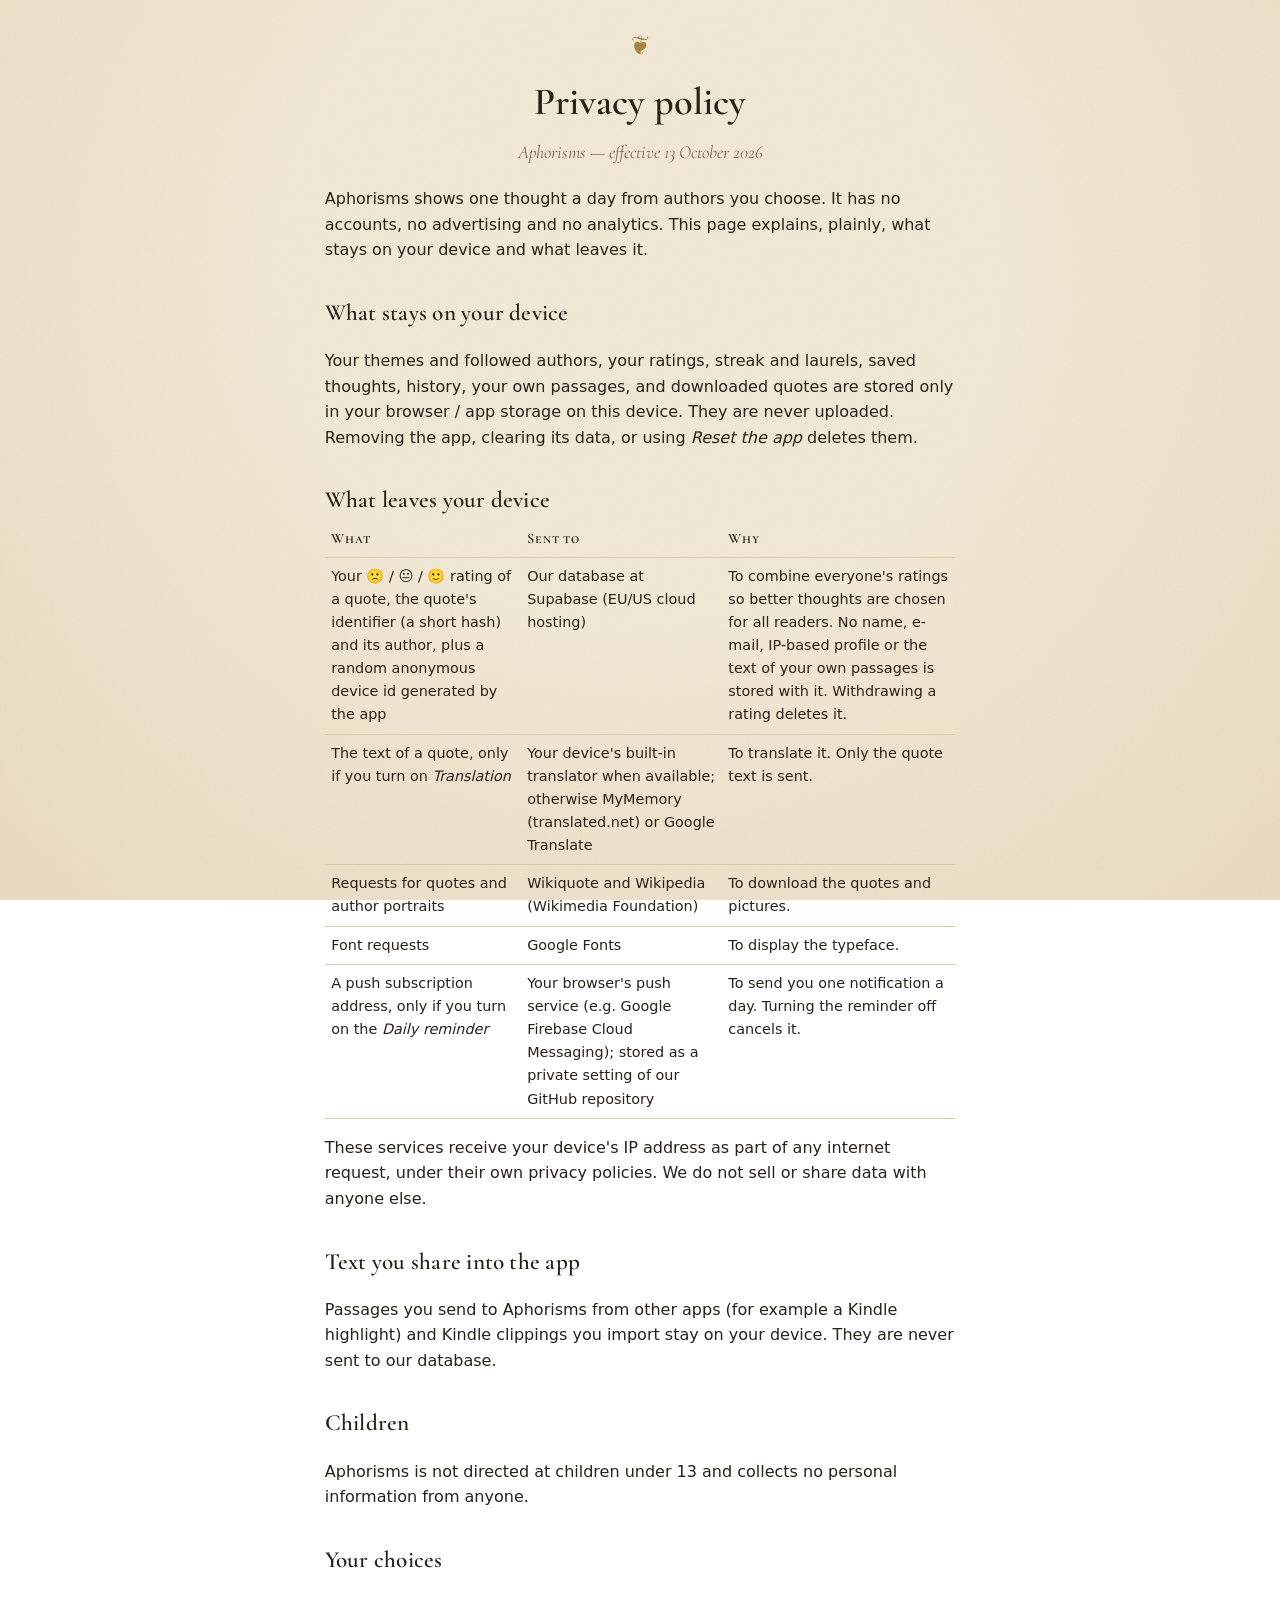
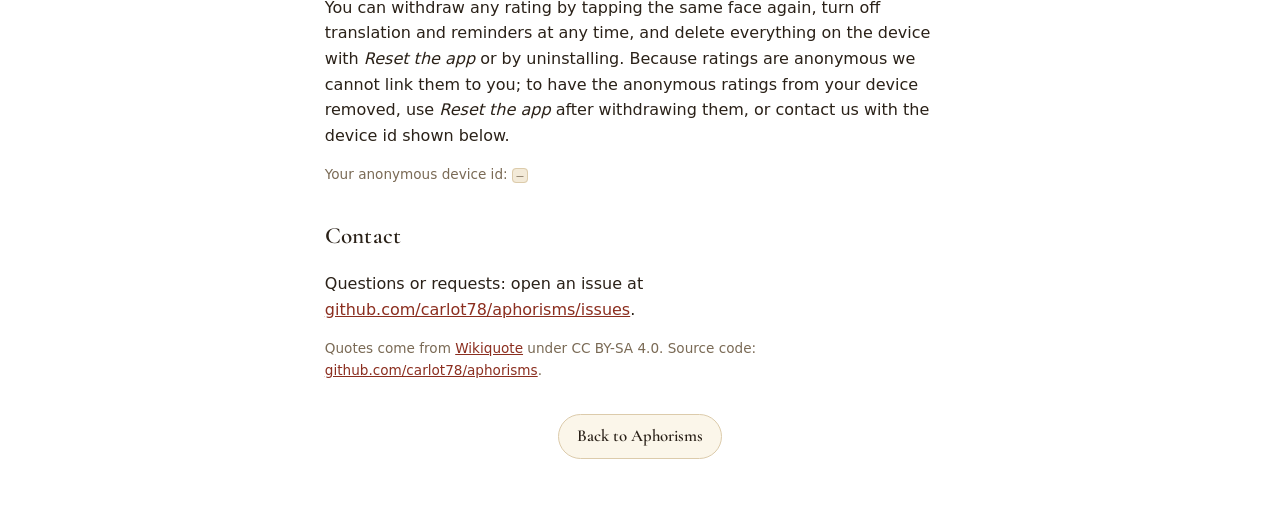
==== privacy.html @ 5aea8953 "Prepare for Google Play: icons, store assets, privacy policy - PNG icons (192, 512, maskable 512, Ap" ====
<!doctype html>
<html lang="en">
<head>
  <meta charset="utf-8">
  <meta name="viewport" content="width=device-width, initial-scale=1">
  <title>Privacy policy · Aphorisms</title>
  <link rel="icon" href="icon.svg" type="image/svg+xml">
  <link rel="stylesheet" href="https://fonts.googleapis.com/css2?family=Cormorant+Garamond:ital,wght@0,500;0,600;1,500&family=Cormorant+SC:wght@600&display=swap">
  <link rel="stylesheet" href="style.css">
  <style>
    .doc { max-width: 42rem; margin: 0 auto; padding: 2rem 1.3rem 3rem; line-height: 1.6; }
    .doc h1 { font-family: var(--display); font-weight: 600; font-size: 2.4rem; margin: 0.2rem 0 0; text-align: center; }
    .doc .lead { text-align: center; font-family: var(--display); font-style: italic; font-size: 1.15rem; color: var(--ink-soft); margin-top: 0.3rem; }
    .doc h2 { font-size: 1.45rem; margin-top: 2rem; }
    .doc table { width: 100%; border-collapse: collapse; font-size: 0.9rem; }
    .doc th, .doc td { text-align: left; vertical-align: top; border-bottom: 1px solid var(--line); padding: 0.45rem 0.4rem; }
    .doc th { font-family: var(--caps); letter-spacing: .06em; font-weight: 600; }
    .table-wrap { overflow-x: auto; }
  </style>
</head>
<body>
  <main class="doc">
    <div class="ornament" aria-hidden="true">❦</div>
    <h1>Privacy policy</h1>
    <p class="lead">Aphorisms — effective 13 October 2026</p>

    <p>Aphorisms shows one thought a day from authors you choose. It has no accounts, no advertising and no analytics. This page explains, plainly, what stays on your device and what leaves it.</p>

    <h2>What stays on your device</h2>
    <p>Your themes and followed authors, your ratings, streak and laurels, saved thoughts, history, your own passages, and downloaded quotes are stored only in your browser / app storage on this device. They are never uploaded. Removing the app, clearing its data, or using <em>Reset the app</em> deletes them.</p>

    <h2>What leaves your device</h2>
    <div class="table-wrap">
    <table>
      <tr><th>What</th><th>Sent to</th><th>Why</th></tr>
      <tr><td>Your 🙁 / 😐 / 🙂 rating of a quote, the quote's identifier (a short hash) and its author, plus a random anonymous device id generated by the app</td><td>Our database at Supabase (EU/US cloud hosting)</td><td>To combine everyone's ratings so better thoughts are chosen for all readers. No name, e-mail, IP-based profile or the text of your own passages is stored with it. Withdrawing a rating deletes it.</td></tr>
      <tr><td>The text of a quote, only if you turn on <em>Translation</em></td><td>Your device's built-in translator when available; otherwise MyMemory (translated.net) or Google Translate</td><td>To translate it. Only the quote text is sent.</td></tr>
      <tr><td>Requests for quotes and author portraits</td><td>Wikiquote and Wikipedia (Wikimedia Foundation)</td><td>To download the quotes and pictures.</td></tr>
      <tr><td>Font requests</td><td>Google Fonts</td><td>To display the typeface.</td></tr>
      <tr><td>A push subscription address, only if you turn on the <em>Daily reminder</em></td><td>Your browser's push service (e.g. Google Firebase Cloud Messaging); stored as a private setting of our GitHub repository</td><td>To send you one notification a day. Turning the reminder off cancels it.</td></tr>
    </table>
    </div>
    <p>These services receive your device's IP address as part of any internet request, under their own privacy policies. We do not sell or share data with anyone else.</p>

    <h2>Text you share into the app</h2>
    <p>Passages you send to Aphorisms from other apps (for example a Kindle highlight) and Kindle clippings you import stay on your device. They are never sent to our database.</p>

    <h2>Children</h2>
    <p>Aphorisms is not directed at children under 13 and collects no personal information from anyone.</p>

    <h2>Your choices</h2>
    <p>You can withdraw any rating by tapping the same face again, turn off translation and reminders at any time, and delete everything on the device with <em>Reset the app</em> or by uninstalling. Because ratings are anonymous we cannot link them to you; to have the anonymous ratings from your device removed, use <em>Reset the app</em> after withdrawing them, or contact us with the device id shown below.</p>
    <p class="small muted">Your anonymous device id: <code id="device">—</code></p>

    <h2>Contact</h2>
    <p>Questions or requests: open an issue at <a href="https://github.com/carlot78/aphorisms/issues">github.com/carlot78/aphorisms/issues</a>.</p>

    <p class="small muted">Quotes come from <a href="https://en.wikiquote.org">Wikiquote</a> under CC BY-SA 4.0. Source code: <a href="https://github.com/carlot78/aphorisms">github.com/carlot78/aphorisms</a>.</p>
    <p style="text-align:center;margin-top:2rem"><a class="btn" href="./">Back to Aphorisms</a></p>
  </main>
  <script>
    try { const id = JSON.parse(localStorage.getItem('aph.device') || 'null'); if (id) document.getElementById('device').textContent = id; } catch {}
  </script>
</body>
</html>
---- style.css ----
/* Aphorisms — a page from an old book: parchment, ink, a little gold. */

:root {
  color-scheme: light dark;
  --bg: #f3ead8;
  --bg-deep: #e9dcc2;
  --card: #fbf6ea;
  --ink: #2a2118;
  --ink-soft: #7a6a55;
  --line: #dccbab;
  --accent: #8b2e1f;      /* oxblood, like a rubricated initial */
  --accent-ink: #fbf6ea;
  --gold: #a8823e;
  --accent-soft: #f1e2c8;
  --danger: #9a2f22;
  --display: "Cormorant Garamond", "Cormorant", "EB Garamond", Garamond, "Palatino Linotype", "Book Antiqua", Georgia, serif;
  --caps: "Cormorant SC", "Cormorant Garamond", Garamond, Georgia, serif;
  --sans: system-ui, -apple-system, "Segoe UI", Roboto, Helvetica, Arial, sans-serif;
  --paper: url("data:image/svg+xml,%3Csvg xmlns='http://www.w3.org/2000/svg' width='200' height='200'%3E%3Cfilter id='n'%3E%3CfeTurbulence type='fractalNoise' baseFrequency='.9' numOctaves='2' stitchTiles='stitch'/%3E%3CfeColorMatrix values='0 0 0 0 .35 0 0 0 0 .25 0 0 0 0 .12 0 0 0 .07 0'/%3E%3C/filter%3E%3Crect width='200' height='200' filter='url(%23n)'/%3E%3C/svg%3E");
}
@media (prefers-color-scheme: dark) {
  :root {
    --bg: #14110d;
    --bg-deep: #0d0b08;
    --card: #1d1914;
    --ink: #efe4cc;
    --ink-soft: #a8987c;
    --line: #3a3126;
    --accent: #d4a85a;    /* gold leaf on ink */
    --accent-ink: #14110d;
    --gold: #d4a85a;
    --accent-soft: #2e261a;
    --danger: #e0806c;
  }
}

* { box-sizing: border-box; }
[hidden] { display: none !important; }
html, body { height: 100%; }
body {
  margin: 0;
  color: var(--ink);
  font-family: var(--sans);
  line-height: 1.5;
  display: flex;
  flex-direction: column;
  min-height: 100dvh;
  padding: env(safe-area-inset-top) env(safe-area-inset-right) env(safe-area-inset-bottom) env(safe-area-inset-left);
  background:
    var(--paper),
    radial-gradient(ellipse at 50% 30%, var(--bg) 40%, var(--bg-deep) 100%);
  background-attachment: fixed;
}
a { color: var(--accent); }
button { font: inherit; color: inherit; }
h2 { font-family: var(--display); font-weight: 600; font-size: 1.7rem; margin: 0; letter-spacing: 0.01em; }
h3 {
  font-family: var(--caps); font-weight: 600; font-size: 1rem; letter-spacing: 0.12em;
  color: var(--ink-soft); margin: 1.4rem 0 0.6rem;
}
.muted { color: var(--ink-soft); }
.small { font-size: 0.85rem; }
code { font-size: 0.85em; background: var(--bg); border: 1px solid var(--line); border-radius: 4px; padding: 0 0.3em; }

/* ---------- top bar ---------- */
.top { display: flex; align-items: center; gap: 1rem; padding: 0.9rem 1.1rem; }
.date {
  flex: 1; text-align: center; font-family: var(--caps); letter-spacing: 0.14em;
  color: var(--ink-soft); font-size: 0.95rem;
}
.icon-btn {
  background: none; border: 0; padding: 0.45rem; border-radius: 50%; cursor: pointer;
  display: inline-flex; align-items: center; justify-content: center; line-height: 1; color: var(--ink-soft);
}
.icon-btn:hover { background: var(--accent-soft); color: var(--ink); }
.streak {
  display: inline-flex; align-items: center; gap: 0.25rem; cursor: pointer;
  background: var(--card); border: 1px solid var(--line); border-radius: 999px;
  padding: 0.25rem 0.7rem 0.25rem 0.5rem; font-family: var(--display); font-weight: 700; font-size: 1.1rem;
  box-shadow: 0 1px 0 rgba(0,0,0,.04);
}
.streak:hover { border-color: var(--gold); }
.streak .flame { font-size: 1rem; }
.streak[data-cold="true"] .flame { filter: grayscale(1); opacity: 0.5; }
.streak.bump { animation: bump 0.6s ease; }
@keyframes bump { 30% { transform: scale(1.25); } 100% { transform: none; } }

/* ---------- stage & card ---------- */
.stage {
  flex: 1; display: flex; flex-direction: column; align-items: center; justify-content: center;
  padding: 0.5rem 1.1rem 1.5rem; gap: 1.4rem;
}
.card {
  position: relative; max-width: 42rem; width: 100%;
  background: var(--paper), var(--card);
  padding: 2.4rem 2.6rem 1.6rem;
  border: 1px solid var(--line);
  outline: 1px solid var(--line); outline-offset: -9px;   /* the inner frame line of a printed page */
  box-shadow: 0 1px 2px rgba(60, 40, 10, .08), 0 18px 50px -12px rgba(60, 40, 10, .25);
  animation: rise 0.7s cubic-bezier(.2,.7,.2,1) both;
}
@keyframes rise { from { opacity: 0; transform: translateY(14px); } to { opacity: 1; transform: none; } }
.ornament { text-align: center; color: var(--gold); font-size: 1.6rem; line-height: 1; margin-bottom: 0.9rem; font-family: var(--display); }
.quote {
  margin: 0; font-family: var(--display); font-style: italic; font-weight: 500;
  font-size: clamp(1.55rem, 1.1rem + 1.9vw, 2.25rem); line-height: 1.32;
  text-wrap: pretty; text-align: center;
}
.quote::before { content: "“"; } .quote::after { content: "”"; }
.quote.long { font-size: clamp(1.2rem, 1rem + 1vw, 1.5rem); text-align: left; line-height: 1.45; }
.quote.long::first-letter {
  float: left; font-style: normal; font-weight: 700; color: var(--accent);
  font-size: 3.4em; line-height: 0.8; padding: 0.08em 0.08em 0 0;
}
.quote.long::before, .quote.long::after { content: none; }
.translation {
  margin: 1rem auto 0; max-width: 34rem; text-align: center;
  font-family: var(--display); font-size: clamp(1.05rem, 0.9rem + 0.8vw, 1.3rem); color: var(--ink-soft); text-wrap: pretty;
}
.translation.pending { opacity: 0.5; }
.rule { display: flex; align-items: center; gap: 0.8rem; color: var(--gold); margin: 1.3rem auto 0.7rem; max-width: 14rem; }
.rule::before, .rule::after { content: ""; flex: 1; height: 1px; background: linear-gradient(90deg, transparent, var(--gold), transparent); }
.attribution { text-align: center; display: flex; flex-direction: column; align-items: center; gap: 0.15rem; }
.source {
  font-family: var(--caps); font-weight: 600; font-size: 1.25rem; letter-spacing: 0.08em;
  color: var(--ink); text-decoration: none;
}
.source[href]:hover { color: var(--accent); }
.source::before { content: "— "; color: var(--gold); }
.cite { color: var(--ink-soft); font-family: var(--display); font-style: italic; font-size: 0.98rem; }
.community { text-align: center; margin: 0.6rem 0 0; font-size: 0.82rem; color: var(--ink-soft); }
.community b { color: var(--accent); font-weight: 600; }

.discover {
  margin: 1rem 0 0; padding: 0.55rem 0.8rem; border-radius: 6px;
  background: var(--accent-soft); font-size: 0.85rem;
  display: flex; flex-wrap: wrap; align-items: center; justify-content: space-between; gap: 0.4rem 0.8rem;
}
.discover::before { content: "✨"; }
.discover span { flex: 1; min-width: 12rem; }

/* faces */
.rate { margin-top: 1.1rem; padding-top: 0.8rem; border-top: 1px solid var(--line); display: flex; flex-wrap: wrap; align-items: center; justify-content: space-between; gap: 0.3rem 1rem; }
.rate-label { font-family: var(--display); font-style: italic; color: var(--ink-soft); font-size: 1rem; }
.faces { display: inline-flex; gap: 0.4rem; }
.face {
  background: none; border: 0; cursor: pointer; padding: 0.1rem; line-height: 0; border-radius: 50%;
  color: var(--ink-soft); opacity: 0.55; transition: transform .12s, color .15s, opacity .15s;
}
.face svg { width: 34px; height: 34px; fill: none; stroke: currentColor; stroke-width: 1.5; stroke-linecap: round; }
.face svg .eye { fill: currentColor; stroke: none; }
.face:hover { transform: scale(1.12); opacity: 1; }
.face[aria-checked="true"] { color: var(--accent); opacity: 1; }
.face[aria-checked="true"] svg circle:first-child { fill: var(--accent-soft); }
.face.pop { animation: bump .5s ease; }

/* ---------- the seal ritual ---------- */
.seal {
  display: flex; flex-direction: column; align-items: center; gap: 0.6rem;
  background: none; border: 0; cursor: pointer; padding: 2rem; animation: rise .8s ease both;
}
.seal-disc {
  width: 120px; height: 120px; border-radius: 50%; display: grid; place-items: center;
  font-family: var(--display); font-weight: 700; font-size: 3rem; color: #f6d9c9;
  background: radial-gradient(circle at 35% 30%, #c0503c, #8b2e1f 55%, #5e1a10);
  box-shadow: inset 0 0 0 6px rgba(0,0,0,.12), inset 0 0 0 9px rgba(255,255,255,.08), 0 10px 25px -6px rgba(94,26,16,.6);
  transition: transform .2s;
}
.seal:hover .seal-disc { transform: rotate(-6deg) scale(1.04); }
.seal-label { font-family: var(--display); font-style: italic; font-size: 1.6rem; }
.seal-hint { font-family: var(--caps); letter-spacing: .14em; color: var(--ink-soft); font-size: .9rem; }
.seal.breaking .seal-disc { animation: crack .55s ease forwards; }
@keyframes crack { 40% { transform: scale(1.15) rotate(8deg); } 100% { transform: scale(.2) rotate(40deg); opacity: 0; } }

/* ---------- buttons ---------- */
.actions { display: flex; gap: 0.6rem; flex-wrap: wrap; justify-content: center; }
.btn {
  background: var(--card); border: 1px solid var(--line); border-radius: 999px;
  padding: 0.5rem 1.15rem; cursor: pointer; font-family: var(--display); font-weight: 600; font-size: 1.05rem;
  transition: border-color .15s, background .15s; text-decoration: none; color: var(--ink);
  display: inline-flex; align-items: center;
}
.btn:hover { border-color: var(--gold); }
.btn:disabled { opacity: .45; cursor: default; }
.btn.primary { background: var(--accent); color: var(--accent-ink); border-color: var(--accent); }
.btn.danger { color: var(--danger); }
.btn.small { padding: 0.25rem 0.8rem; font-size: 0.92rem; }
.btn.wide { width: 100%; justify-content: center; margin-top: 1.2rem; padding: 0.7rem; font-size: 1.2rem; }
.btn[aria-pressed="true"] { background: var(--accent); color: var(--accent-ink); border-color: var(--accent); }

.empty { text-align: center; color: var(--ink-soft); font-family: var(--display); font-style: italic; font-size: 1.2rem; }
.status { text-align: center; font-size: 0.8rem; color: var(--ink-soft); margin: 0; padding: 0 1rem; min-height: 1.2rem; }

/* toast (XP, badges) */
.toast {
  position: fixed; left: 50%; bottom: calc(1.4rem + env(safe-area-inset-bottom)); transform: translateX(-50%);
  background: var(--ink); color: var(--card); padding: 0.6rem 1.1rem; border-radius: 999px; z-index: 50;
  font-family: var(--display); font-size: 1.05rem; box-shadow: 0 10px 30px -10px rgba(0,0,0,.5);
  animation: toast-in .35s ease both; max-width: calc(100% - 2rem); text-align: center;
}
@keyframes toast-in { from { opacity: 0; transform: translate(-50%, 10px); } }

/* ---------- library drawer ---------- */
.drawer { max-width: 42rem; width: calc(100% - 2.2rem); margin: 0 auto 0.8rem; }
.drawer summary { cursor: pointer; color: var(--ink-soft); text-align: center; list-style: none; font-family: var(--caps); letter-spacing: .12em; }
.drawer summary::-webkit-details-marker { display: none; }
.drawer summary::before { content: "❧ "; color: var(--gold); }
.list { list-style: none; padding: 0; margin: 0; }
.list li { padding: 0.6rem 0; border-bottom: 1px solid var(--line); display: grid; grid-template-columns: 1fr auto; gap: 0.5rem; }
.list .q { font-family: var(--display); font-size: 1.1rem; }
.list .meta { color: var(--ink-soft); font-size: 0.8rem; display: block; margin-top: 0.15rem; font-family: var(--sans); }
.list .x { background: none; border: 0; cursor: pointer; color: var(--ink-soft); align-self: start; }
.list:empty::after { content: "Nothing here yet."; color: var(--ink-soft); font-size: 0.85rem; font-style: italic; }

.foot { display: flex; justify-content: space-between; gap: 1rem; padding: 0.7rem 1.2rem; font-size: 0.75rem; color: var(--ink-soft); }

/* ---------- dialogs ---------- */
.dialog {
  border: 0; padding: 0; background: transparent; width: 100%; max-width: min(40rem, 100%);
  max-height: 90dvh; overflow: hidden; display: flex; flex-direction: column;
}
.dialog:not([open]) { display: none; }
.dialog::backdrop { background: rgba(20, 14, 6, 0.5); backdrop-filter: blur(3px); }
.dialog-inner {
  background: var(--paper), var(--card); color: var(--ink); border-radius: 10px;
  padding: 1.3rem 1.5rem 1.5rem; margin: 0; border: 1px solid var(--line);
  flex: 1 1 auto; min-height: 0; overflow-y: auto; overscroll-behavior: contain;
}
.dialog-head { display: flex; align-items: center; gap: 0.75rem; }
.dialog-head h2 { flex: 1; }
.welcome { text-align: center; }
.welcome .muted { font-family: var(--display); font-size: 1.15rem; }

/* theme cards */
.theme-grid { display: grid; grid-template-columns: repeat(auto-fill, minmax(9.5rem, 1fr)); gap: 0.5rem; text-align: left; }
.theme {
  min-width: 0; display: flex; align-items: center; gap: 0.55rem; cursor: pointer;
  background: var(--card); border: 1px solid var(--line); border-radius: 8px; padding: 0.6rem 0.7rem;
  transition: border-color .15s, background .15s;
}
.theme:hover { border-color: var(--gold); }
.theme[aria-pressed="true"] { background: var(--accent-soft); border-color: var(--accent); }
.theme .icon { font-size: 1.4rem; line-height: 1; flex: none; }
.theme .name { font-family: var(--display); font-weight: 600; font-size: 1.08rem; line-height: 1.15; text-align: left; }

/* collapsible sections */
.section { border-top: 1px solid var(--line); margin-top: 1rem; }
.section > summary {
  cursor: pointer; list-style: none; display: flex; justify-content: space-between; align-items: baseline; gap: 1rem;
  padding: 0.85rem 0 0.4rem; font-family: var(--caps); letter-spacing: .1em; font-weight: 600; font-size: 1.05rem;
}
.section > summary::-webkit-details-marker { display: none; }
.section > summary > span:first-child::before { content: "▸ "; color: var(--gold); }
.section[open] > summary > span:first-child::before { content: "▾ "; }
.section > summary .muted { font-family: var(--sans); letter-spacing: 0; font-weight: 400; font-size: .85rem; }

/* authors */
.group { margin-top: 0.9rem; }
.group h4 { margin: 0 0 0.35rem; font-size: 0.85rem; color: var(--ink-soft); font-weight: 600; }
.group-tools { font-size: 0.75rem; margin-left: 0.5rem; }
.group-tools a { cursor: pointer; margin-right: 0.5rem; }
.people { display: grid; grid-template-columns: repeat(auto-fill, minmax(10.5rem, 1fr)); gap: 0.4rem; }
.person {
  min-width: 0; position: relative; display: flex; align-items: center; gap: 0.55rem;
  border: 1px solid var(--line); border-radius: 8px; padding: 0.35rem 0.5rem 0.35rem 0.4rem; cursor: pointer; user-select: none;
}
.person:hover { border-color: var(--gold); }
.person input { position: absolute; opacity: 0; pointer-events: none; }
.person:has(input:checked) { background: var(--accent-soft); border-color: var(--accent); }
.person:has(input:focus-visible) { outline: 2px solid var(--accent); outline-offset: 2px; }
.person .text { display: flex; flex-direction: column; min-width: 0; line-height: 1.2; }
.person .name { font-size: 0.86rem; font-weight: 600; }
.person .blurb { font-size: 0.7rem; color: var(--ink-soft); white-space: nowrap; overflow: hidden; text-overflow: ellipsis; }
.avatar {
  flex: none; width: 36px; height: 36px; border-radius: 50%; overflow: hidden; background: var(--line);
  display: grid; place-items: center; font: 700 0.75rem var(--display); color: var(--ink-soft);
}
.avatar img { width: 100%; height: 100%; object-fit: cover; object-position: top; display: block; filter: sepia(.25); }

/* flags */
.flag-grid { display: grid; grid-template-columns: repeat(auto-fill, minmax(9.5rem, 1fr)); gap: 0.4rem; }
.flag {
  min-width: 0; position: relative; display: flex; align-items: center; gap: 0.6rem;
  border: 1px solid var(--line); border-radius: 8px; padding: 0.4rem 0.55rem; cursor: pointer; user-select: none;
}
.flag:hover { border-color: var(--gold); }
.flag input { position: absolute; opacity: 0; pointer-events: none; }
.flag:has(input:checked) { background: var(--accent-soft); border-color: var(--accent); }
.flag .art { flex: none; width: 32px; height: 22px; display: grid; place-items: center; }
.flag .art svg { width: 32px; height: 22px; border-radius: 3px; box-shadow: inset 0 0 0 1px rgba(0,0,0,.12); }
.flag .none { width: 32px; height: 22px; border-radius: 3px; border: 1px dashed var(--ink-soft); display: grid; place-items: center; color: var(--ink-soft); }
.flag .native { font-size: 0.88rem; font-weight: 600; min-width: 0; overflow: hidden; text-overflow: ellipsis; white-space: nowrap; }
.flag .native::first-letter { text-transform: uppercase; }

/* forms */
.row { display: flex; gap: 0.5rem; margin-top: 0.5rem; }
.row.wrap { flex-wrap: wrap; }
input[type="text"], textarea, .field select {
  font: inherit; color: inherit; background: var(--bg); border: 1px solid var(--line); border-radius: 8px; padding: 0.5rem 0.7rem;
}
input[type="text"], textarea { width: 100%; }
textarea { font-family: var(--display); font-size: 1.1rem; resize: vertical; }
#push-config { font: 0.72rem ui-monospace, Consolas, monospace; }
.stack { display: flex; flex-direction: column; gap: 0.35rem; font-size: 0.85rem; color: var(--ink-soft); margin-top: 0.9rem; }
.field { display: inline-flex; align-items: center; gap: 0.5rem; }
.notice { background: var(--accent-soft); border: 1px solid var(--line); border-radius: 8px; padding: 0.7rem 0.9rem; font-size: 0.9rem; }
.bookmarklet { cursor: grab; }
.foot-links { text-align: center; margin: 1.6rem 0 0; }
.foot-links a { color: var(--ink-soft); }
.community-note { text-align: center; margin: 1.2rem 0 0; }

/* ---------- journey ---------- */
.level { text-align: center; margin: 1rem 0 0.5rem; }
.level-name { font-family: var(--display); font-weight: 700; font-size: 2rem; color: var(--accent); }
.bar { height: 8px; border-radius: 999px; background: var(--line); overflow: hidden; margin: 0.5rem auto; max-width: 20rem; }
.bar span { display: block; height: 100%; background: linear-gradient(90deg, var(--gold), var(--accent)); border-radius: inherit; transition: width .6s ease; }
.stats { display: grid; grid-template-columns: repeat(4, 1fr); gap: 0.4rem; margin-top: 1rem; }
.stat { text-align: center; background: var(--bg); border: 1px solid var(--line); border-radius: 8px; padding: 0.5rem 0.2rem; }
.stat b { display: block; font-family: var(--display); font-size: 1.6rem; line-height: 1.1; }
.stat span { font-size: 0.72rem; color: var(--ink-soft); }
.calendar { display: grid; grid-template-columns: repeat(7, 1fr); gap: 4px; max-width: 15rem; margin: 0 auto; }
.calendar i { aspect-ratio: 1; border-radius: 4px; background: var(--line); opacity: .55; }
.calendar i[data-on="true"] { background: var(--accent); opacity: 1; }
.calendar i[data-today="true"] { outline: 2px solid var(--gold); outline-offset: 1px; }
.badges { display: grid; grid-template-columns: repeat(auto-fill, minmax(8.5rem, 1fr)); gap: 0.5rem; }
.badge { border: 1px solid var(--line); border-radius: 8px; padding: 0.6rem; text-align: center; background: var(--card); }
.badge .b-icon { font-size: 1.7rem; display: block; }
.badge .b-name { font-family: var(--display); font-weight: 700; font-size: 1.02rem; display: block; line-height: 1.15; margin-top: .2rem; }
.badge .b-desc { font-size: 0.72rem; color: var(--ink-soft); }
.badge[data-locked="true"] { opacity: .45; }
.badge[data-locked="true"] .b-icon { filter: grayscale(1); }

@media (max-width: 600px) {
  .card { padding: 1.9rem 1.4rem 1.3rem; outline-offset: -7px; }
  .dialog { max-height: 94dvh; margin-bottom: 0; }
  .dialog-inner { border-radius: 12px 12px 0 0; padding-bottom: calc(1.5rem + env(safe-area-inset-bottom)); }
  .theme-grid, .people, .flag-grid { grid-template-columns: repeat(2, minmax(0, 1fr)); }
  .person .blurb { white-space: normal; }
  .stats { grid-template-columns: repeat(2, 1fr); }
  .top { padding: 0.7rem 0.8rem; gap: 0.5rem; }
  .date { font-size: 0.8rem; letter-spacing: 0.08em; }
}
@media (prefers-reduced-motion: reduce) {
  *, *::before, *::after { animation: none !important; transition: none !important; }
}
/* Cormorant defaults to old-style figures ("1" looks like "I"); counters need lining ones. */
.streak, .stat b, .level, .level-name, .bar + .muted, .badge .b-desc { font-variant-numeric: lining-nums tabular-nums; }
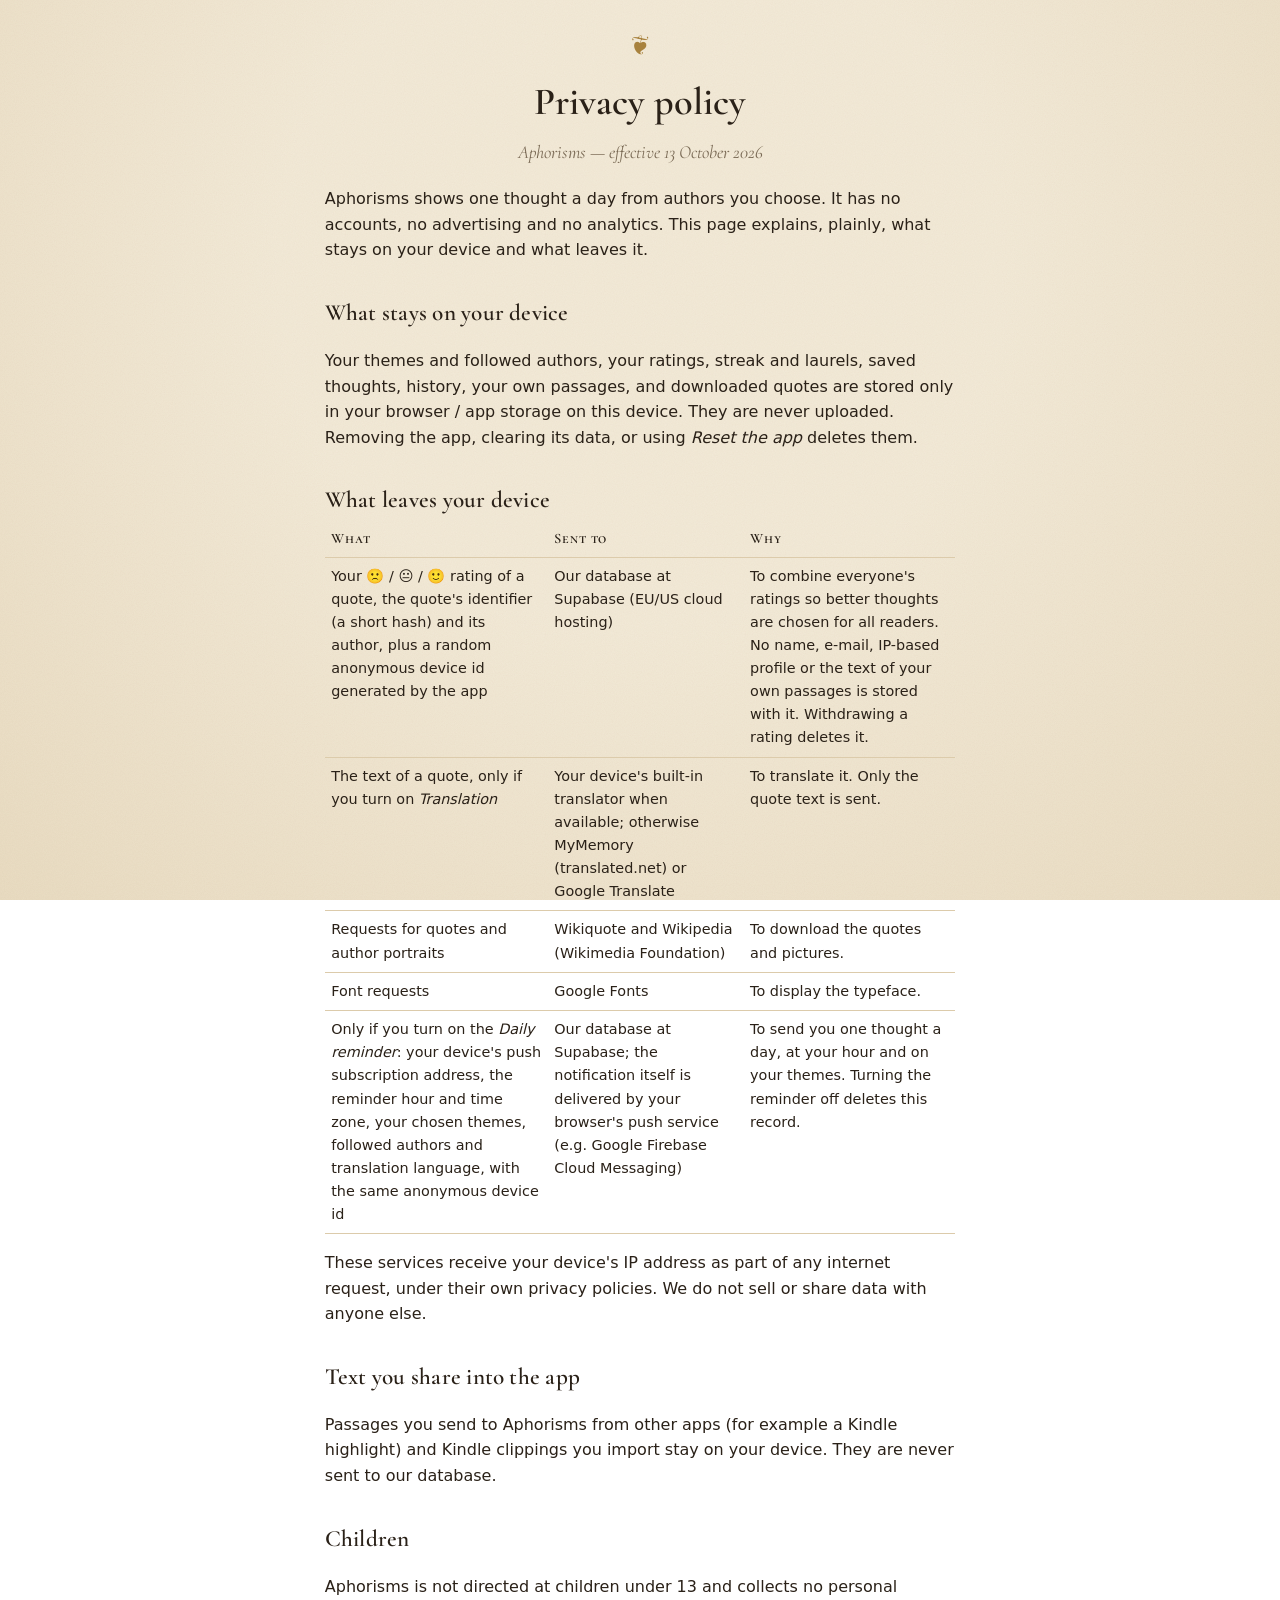
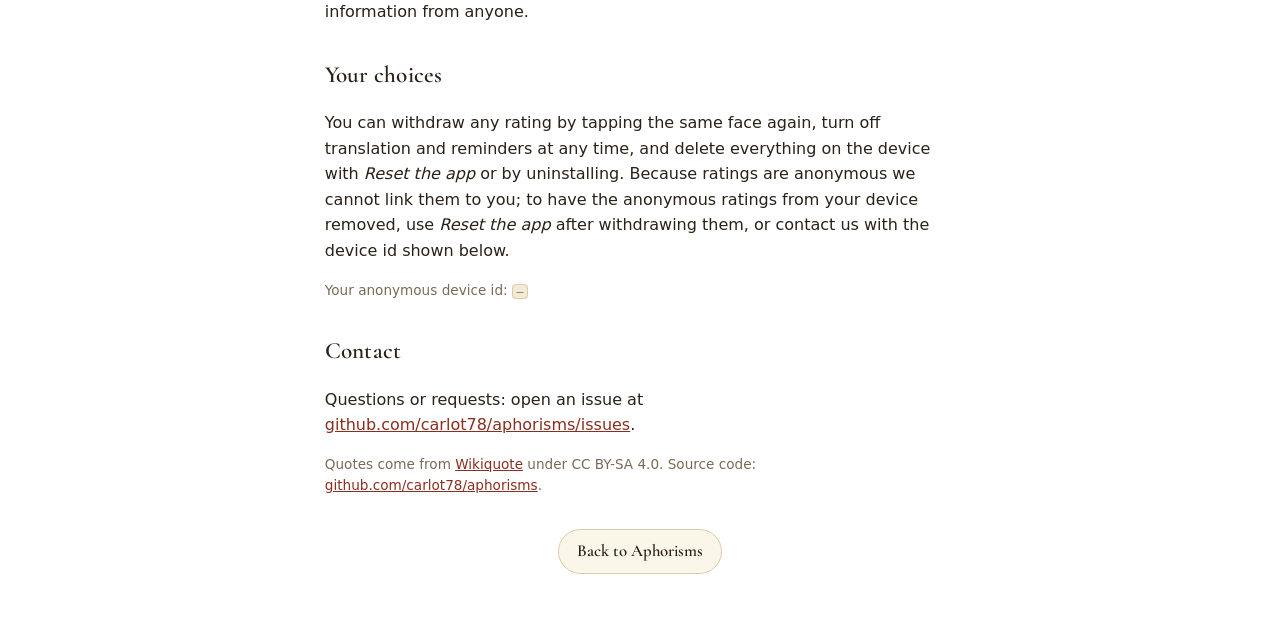
==== commit 3ada4e9c: "Fix daily reminder: per-reader subscriptions in Supabase, reliable timing Why it never worked: the r" ====
--- a/privacy.html
+++ b/privacy.html
@@ -37,7 +37,7 @@
       <tr><td>The text of a quote, only if you turn on <em>Translation</em></td><td>Your device's built-in translator when available; otherwise MyMemory (translated.net) or Google Translate</td><td>To translate it. Only the quote text is sent.</td></tr>
       <tr><td>Requests for quotes and author portraits</td><td>Wikiquote and Wikipedia (Wikimedia Foundation)</td><td>To download the quotes and pictures.</td></tr>
       <tr><td>Font requests</td><td>Google Fonts</td><td>To display the typeface.</td></tr>
-      <tr><td>A push subscription address, only if you turn on the <em>Daily reminder</em></td><td>Your browser's push service (e.g. Google Firebase Cloud Messaging); stored as a private setting of our GitHub repository</td><td>To send you one notification a day. Turning the reminder off cancels it.</td></tr>
+      <tr><td>Only if you turn on the <em>Daily reminder</em>: your device's push subscription address, the reminder hour and time zone, your chosen themes, followed authors and translation language, with the same anonymous device id</td><td>Our database at Supabase; the notification itself is delivered by your browser's push service (e.g. Google Firebase Cloud Messaging)</td><td>To send you one thought a day, at your hour and on your themes. Turning the reminder off deletes this record.</td></tr>
     </table>
     </div>
     <p>These services receive your device's IP address as part of any internet request, under their own privacy policies. We do not sell or share data with anyone else.</p>
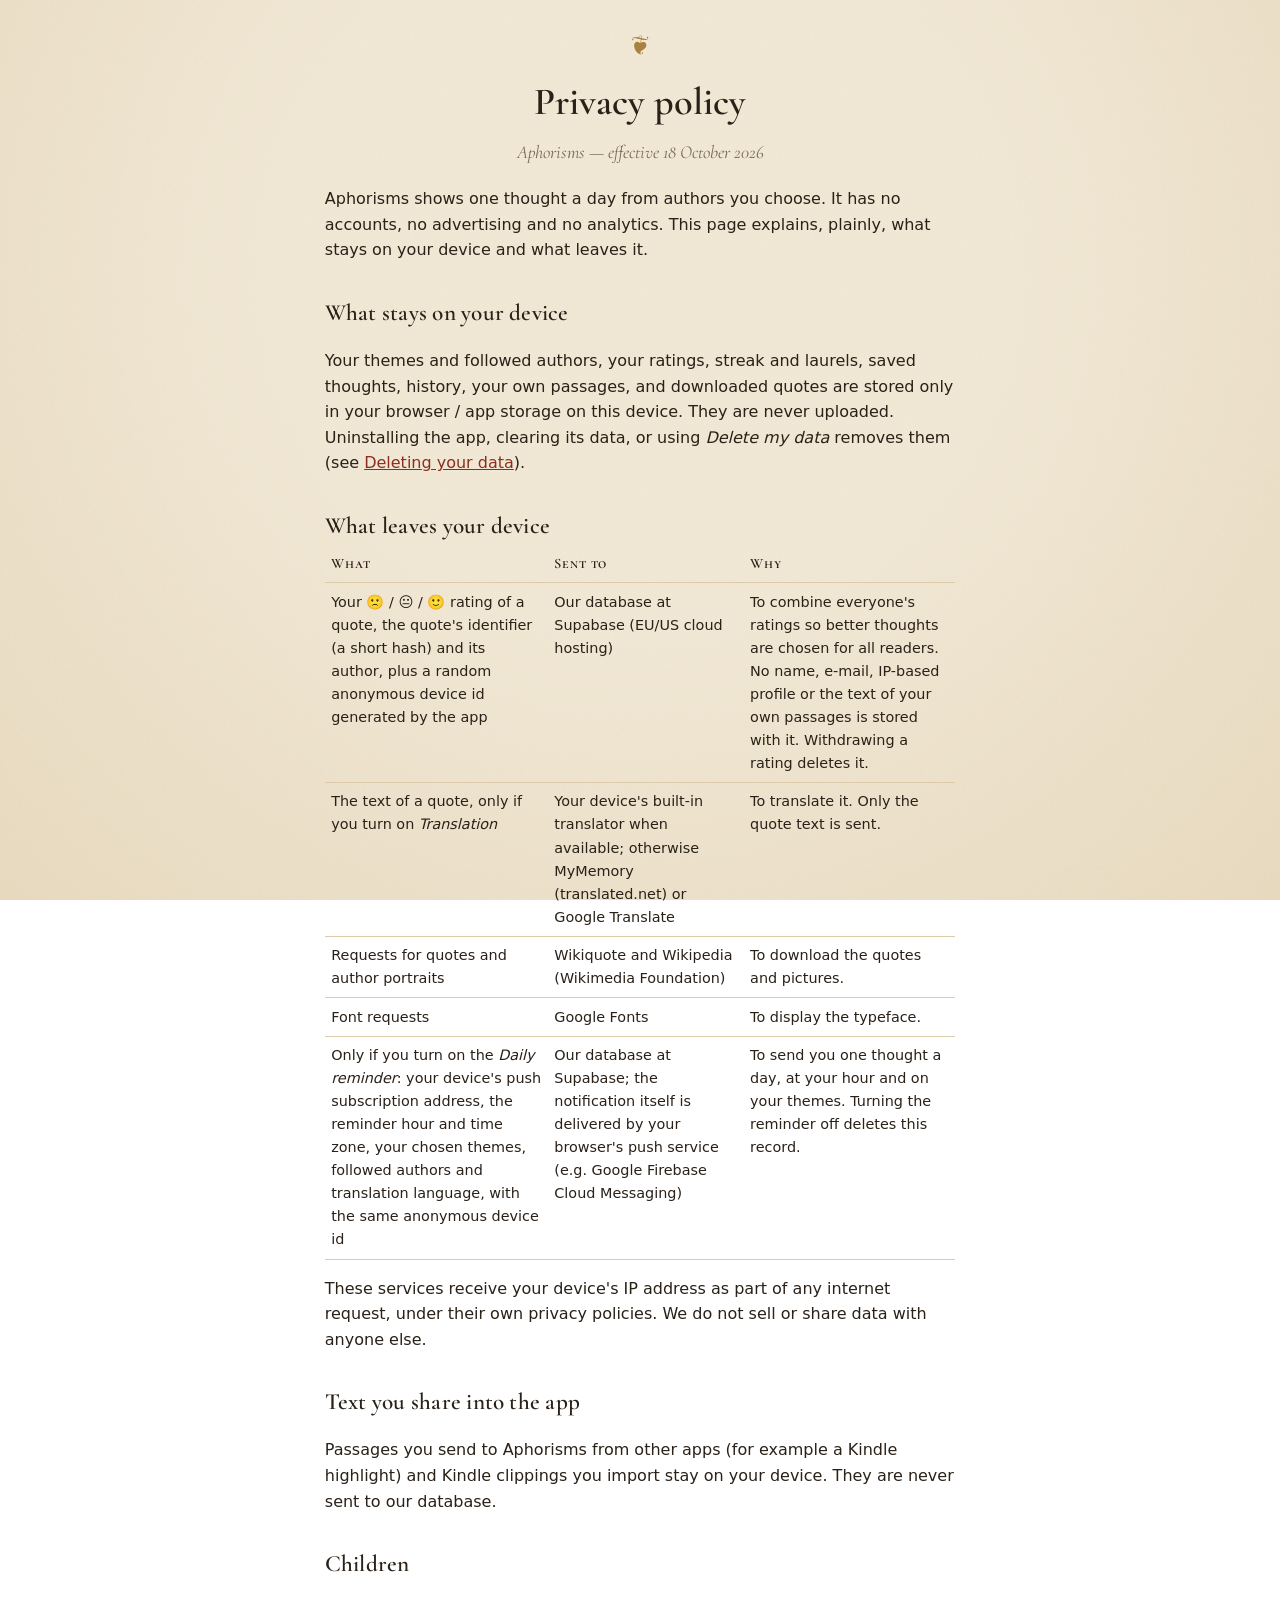
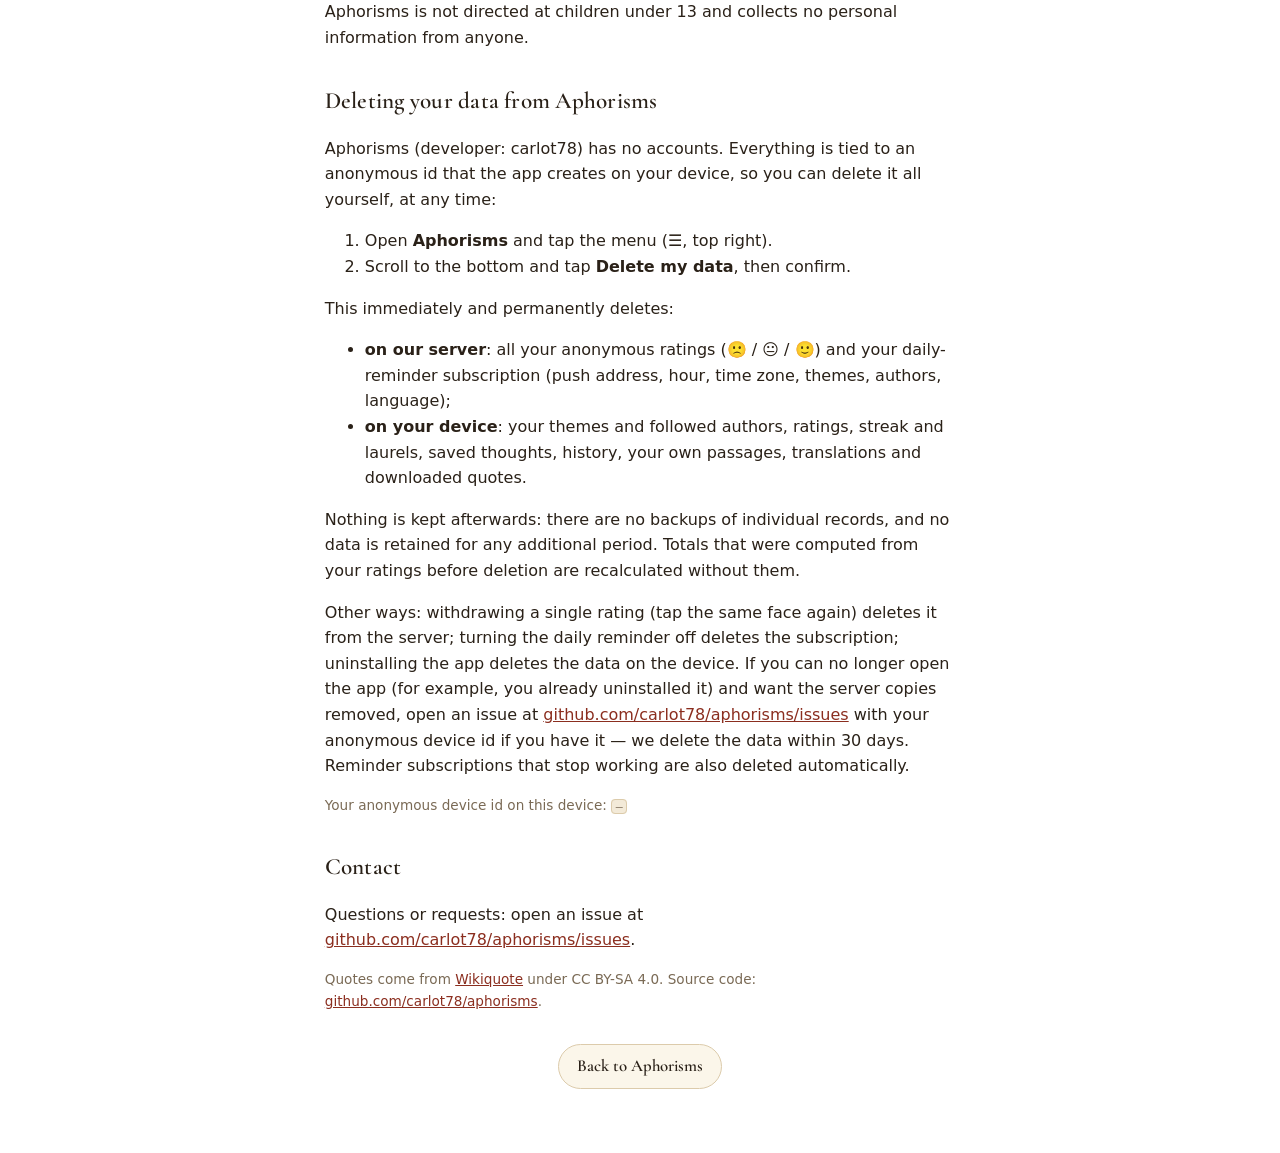
==== commit f68a07af: ""Delete my data": also delete server-side ratings and reminder; deletion page for Google Play - The " ====
--- a/privacy.html
+++ b/privacy.html
@@ -22,12 +22,12 @@
   <main class="doc">
     <div class="ornament" aria-hidden="true">❦</div>
     <h1>Privacy policy</h1>
-    <p class="lead">Aphorisms — effective 13 October 2026</p>
+    <p class="lead">Aphorisms — effective 18 October 2026</p>
 
     <p>Aphorisms shows one thought a day from authors you choose. It has no accounts, no advertising and no analytics. This page explains, plainly, what stays on your device and what leaves it.</p>
 
     <h2>What stays on your device</h2>
-    <p>Your themes and followed authors, your ratings, streak and laurels, saved thoughts, history, your own passages, and downloaded quotes are stored only in your browser / app storage on this device. They are never uploaded. Removing the app, clearing its data, or using <em>Reset the app</em> deletes them.</p>
+    <p>Your themes and followed authors, your ratings, streak and laurels, saved thoughts, history, your own passages, and downloaded quotes are stored only in your browser / app storage on this device. They are never uploaded. Uninstalling the app, clearing its data, or using <em>Delete my data</em> removes them (see <a href="#delete-data">Deleting your data</a>).</p>
 
     <h2>What leaves your device</h2>
     <div class="table-wrap">
@@ -48,9 +48,20 @@
     <h2>Children</h2>
     <p>Aphorisms is not directed at children under 13 and collects no personal information from anyone.</p>
 
-    <h2>Your choices</h2>
-    <p>You can withdraw any rating by tapping the same face again, turn off translation and reminders at any time, and delete everything on the device with <em>Reset the app</em> or by uninstalling. Because ratings are anonymous we cannot link them to you; to have the anonymous ratings from your device removed, use <em>Reset the app</em> after withdrawing them, or contact us with the device id shown below.</p>
-    <p class="small muted">Your anonymous device id: <code id="device">—</code></p>
+    <h2 id="delete-data">Deleting your data from Aphorisms</h2>
+    <p>Aphorisms (developer: carlot78) has no accounts. Everything is tied to an anonymous id that the app creates on your device, so you can delete it all yourself, at any time:</p>
+    <ol>
+      <li>Open <strong>Aphorisms</strong> and tap the menu (☰, top right).</li>
+      <li>Scroll to the bottom and tap <strong>Delete my data</strong>, then confirm.</li>
+    </ol>
+    <p>This immediately and permanently deletes:</p>
+    <ul>
+      <li><strong>on our server</strong>: all your anonymous ratings (🙁 / 😐 / 🙂) and your daily-reminder subscription (push address, hour, time zone, themes, authors, language);</li>
+      <li><strong>on your device</strong>: your themes and followed authors, ratings, streak and laurels, saved thoughts, history, your own passages, translations and downloaded quotes.</li>
+    </ul>
+    <p>Nothing is kept afterwards: there are no backups of individual records, and no data is retained for any additional period. Totals that were computed from your ratings before deletion are recalculated without them.</p>
+    <p>Other ways: withdrawing a single rating (tap the same face again) deletes it from the server; turning the daily reminder off deletes the subscription; uninstalling the app deletes the data on the device. If you can no longer open the app (for example, you already uninstalled it) and want the server copies removed, open an issue at <a href="https://github.com/carlot78/aphorisms/issues">github.com/carlot78/aphorisms/issues</a> with your anonymous device id if you have it — we delete the data within 30 days. Reminder subscriptions that stop working are also deleted automatically.</p>
+    <p class="small muted">Your anonymous device id on this device: <code id="device">—</code></p>
 
     <h2>Contact</h2>
     <p>Questions or requests: open an issue at <a href="https://github.com/carlot78/aphorisms/issues">github.com/carlot78/aphorisms/issues</a>.</p>
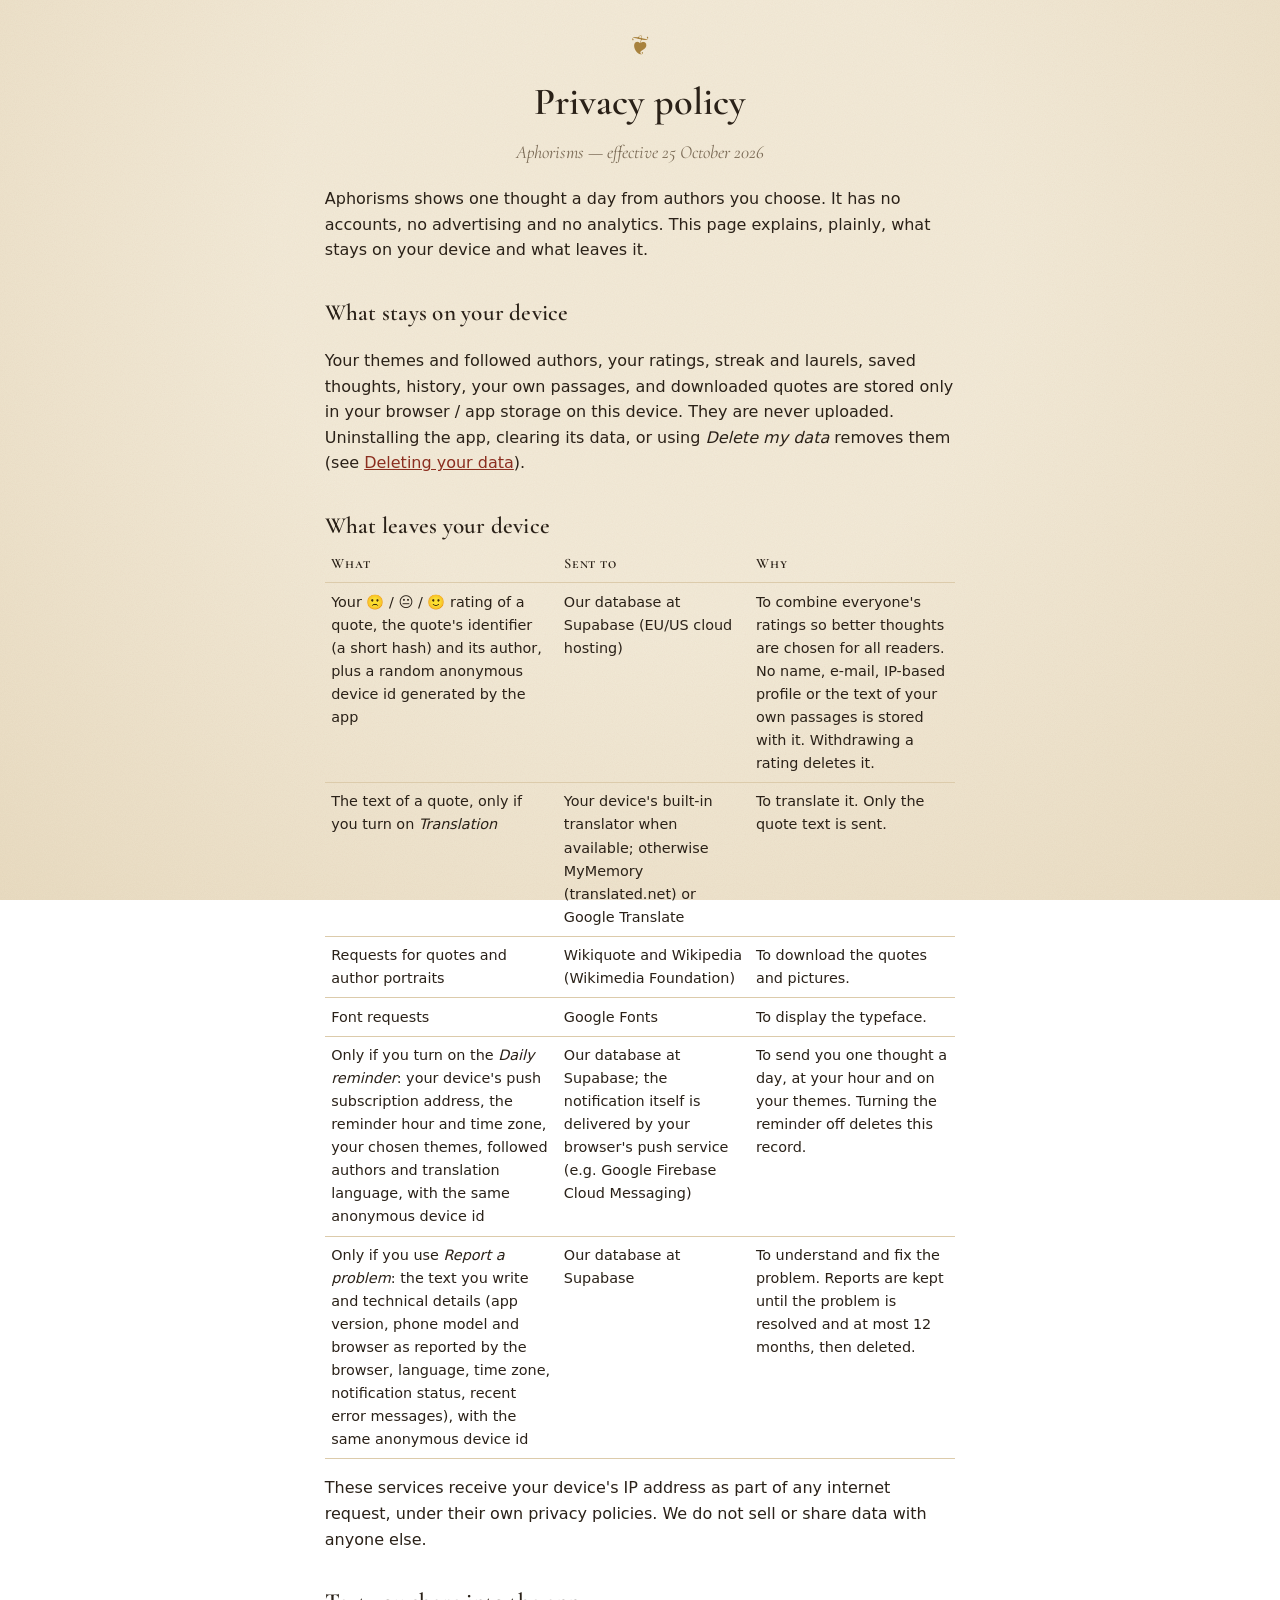
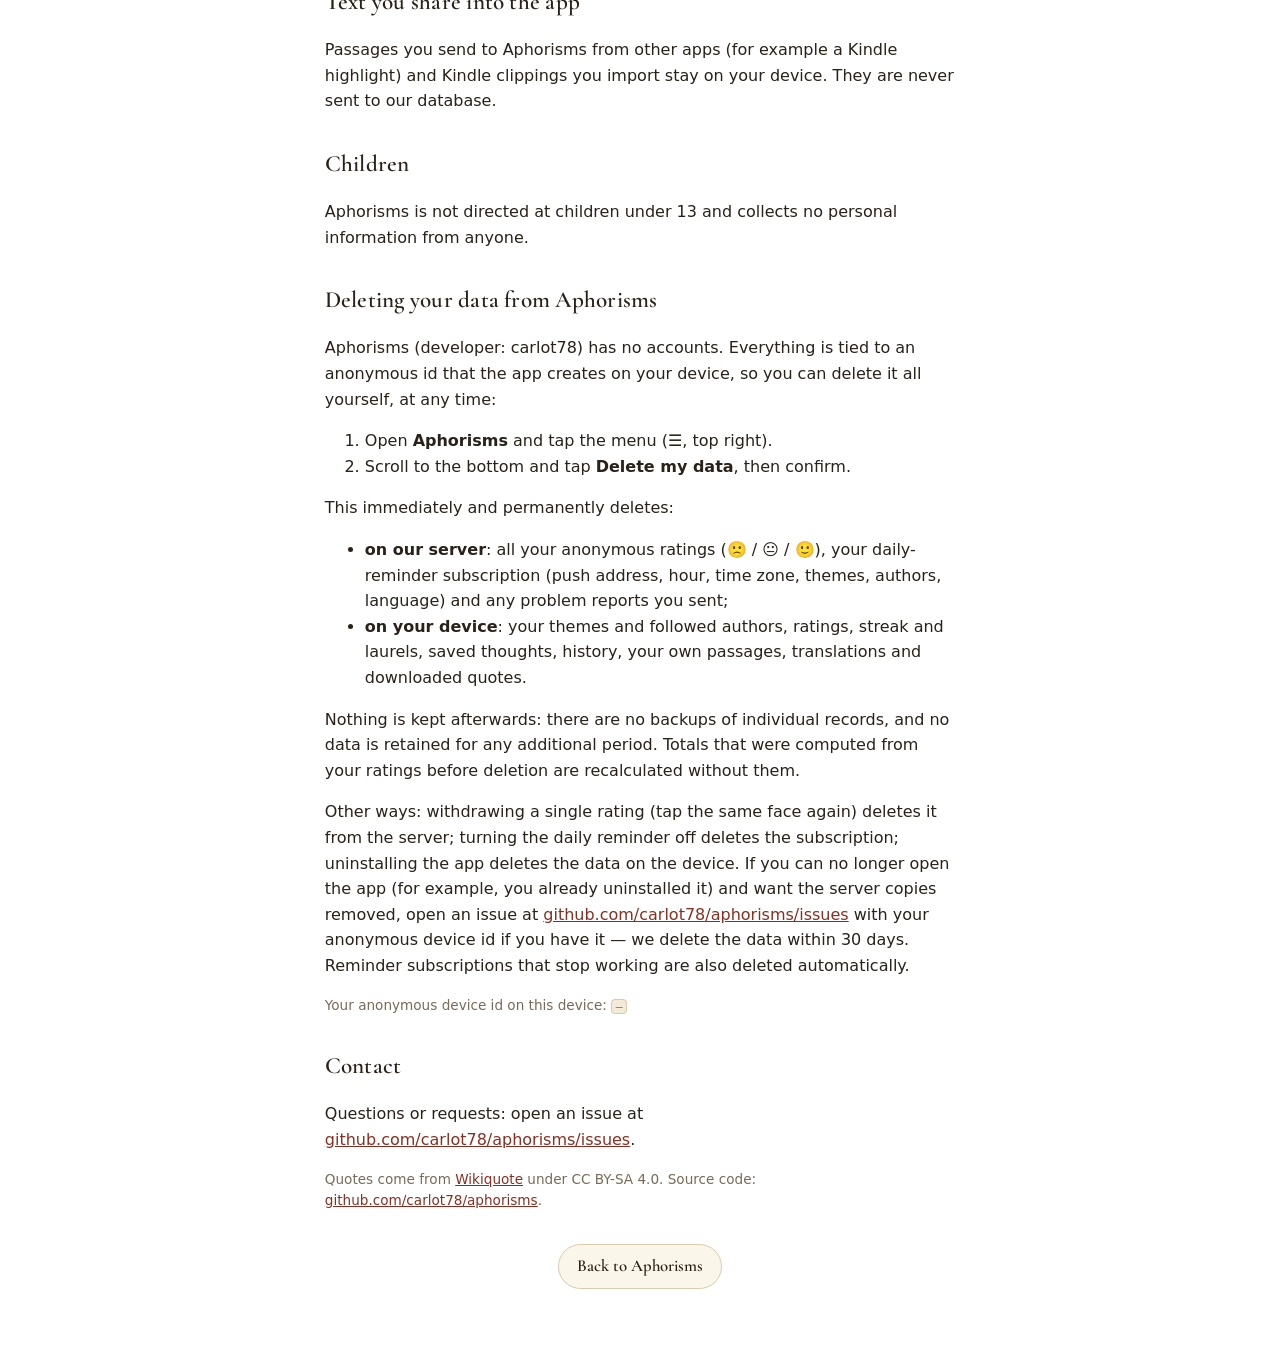
==== commit 8587d22c: "Fix silent "Turn on" failures; add in-app problem reports - Turning the reminder on: the failure mes" ====
--- a/privacy.html
+++ b/privacy.html
@@ -22,7 +22,7 @@
   <main class="doc">
     <div class="ornament" aria-hidden="true">❦</div>
     <h1>Privacy policy</h1>
-    <p class="lead">Aphorisms — effective 18 October 2026</p>
+    <p class="lead">Aphorisms — effective 25 October 2026</p>
 
     <p>Aphorisms shows one thought a day from authors you choose. It has no accounts, no advertising and no analytics. This page explains, plainly, what stays on your device and what leaves it.</p>
 
@@ -38,6 +38,7 @@
       <tr><td>Requests for quotes and author portraits</td><td>Wikiquote and Wikipedia (Wikimedia Foundation)</td><td>To download the quotes and pictures.</td></tr>
       <tr><td>Font requests</td><td>Google Fonts</td><td>To display the typeface.</td></tr>
       <tr><td>Only if you turn on the <em>Daily reminder</em>: your device's push subscription address, the reminder hour and time zone, your chosen themes, followed authors and translation language, with the same anonymous device id</td><td>Our database at Supabase; the notification itself is delivered by your browser's push service (e.g. Google Firebase Cloud Messaging)</td><td>To send you one thought a day, at your hour and on your themes. Turning the reminder off deletes this record.</td></tr>
+      <tr><td>Only if you use <em>Report a problem</em>: the text you write and technical details (app version, phone model and browser as reported by the browser, language, time zone, notification status, recent error messages), with the same anonymous device id</td><td>Our database at Supabase</td><td>To understand and fix the problem. Reports are kept until the problem is resolved and at most 12 months, then deleted.</td></tr>
     </table>
     </div>
     <p>These services receive your device's IP address as part of any internet request, under their own privacy policies. We do not sell or share data with anyone else.</p>
@@ -56,7 +57,7 @@
     </ol>
     <p>This immediately and permanently deletes:</p>
     <ul>
-      <li><strong>on our server</strong>: all your anonymous ratings (🙁 / 😐 / 🙂) and your daily-reminder subscription (push address, hour, time zone, themes, authors, language);</li>
+      <li><strong>on our server</strong>: all your anonymous ratings (🙁 / 😐 / 🙂), your daily-reminder subscription (push address, hour, time zone, themes, authors, language) and any problem reports you sent;</li>
       <li><strong>on your device</strong>: your themes and followed authors, ratings, streak and laurels, saved thoughts, history, your own passages, translations and downloaded quotes.</li>
     </ul>
     <p>Nothing is kept afterwards: there are no backups of individual records, and no data is retained for any additional period. Totals that were computed from your ratings before deletion are recalculated without them.</p>
--- a/style.css
+++ b/style.css
@@ -345,3 +345,6 @@
 }
 /* Cormorant defaults to old-style figures ("1" looks like "I"); counters need lining ones. */
 .streak, .stat b, .level, .level-name, .bar + .muted, .badge .b-desc { font-variant-numeric: lining-nums tabular-nums; }
+
+/* Problem report */
+.diag { font: 0.7rem/1.4 ui-monospace, Consolas, monospace; background: var(--bg); border: 1px solid var(--line); border-radius: 8px; padding: 0.6rem; max-height: 14rem; overflow: auto; white-space: pre-wrap; word-break: break-word; }
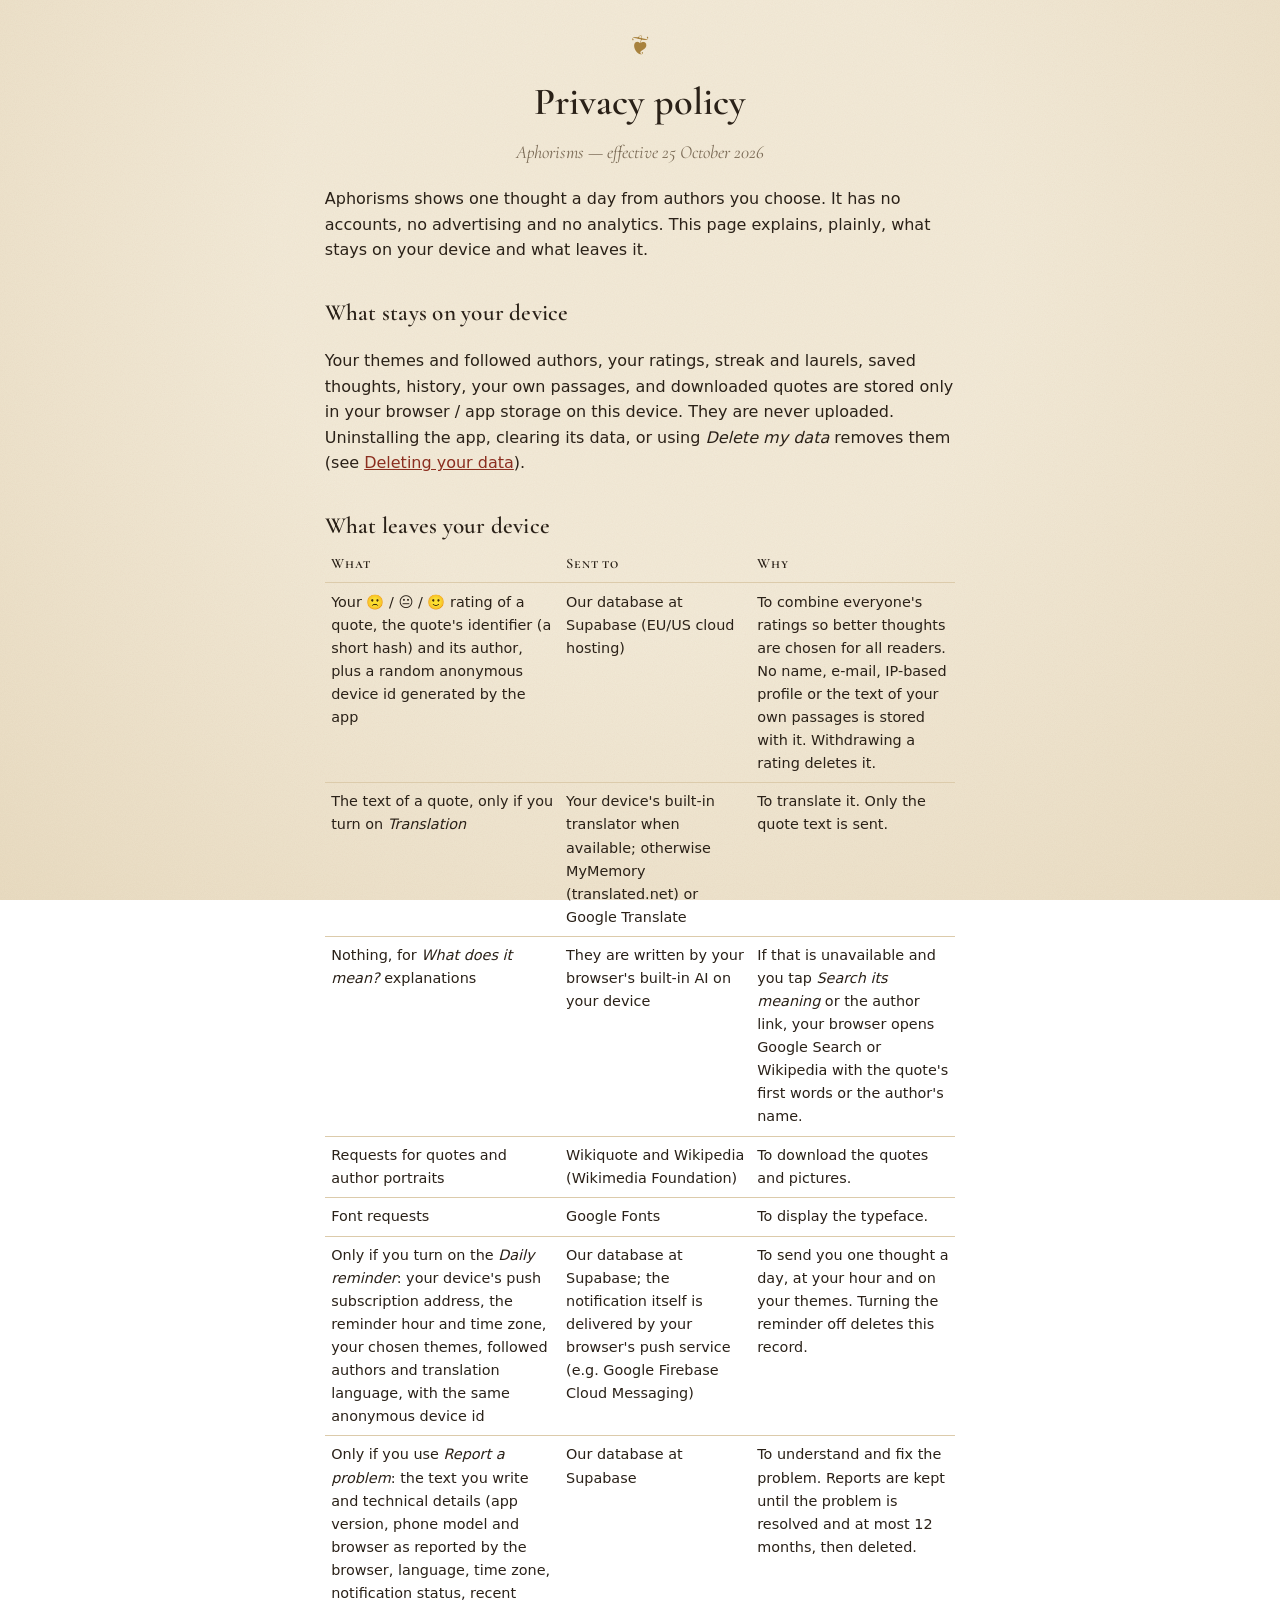
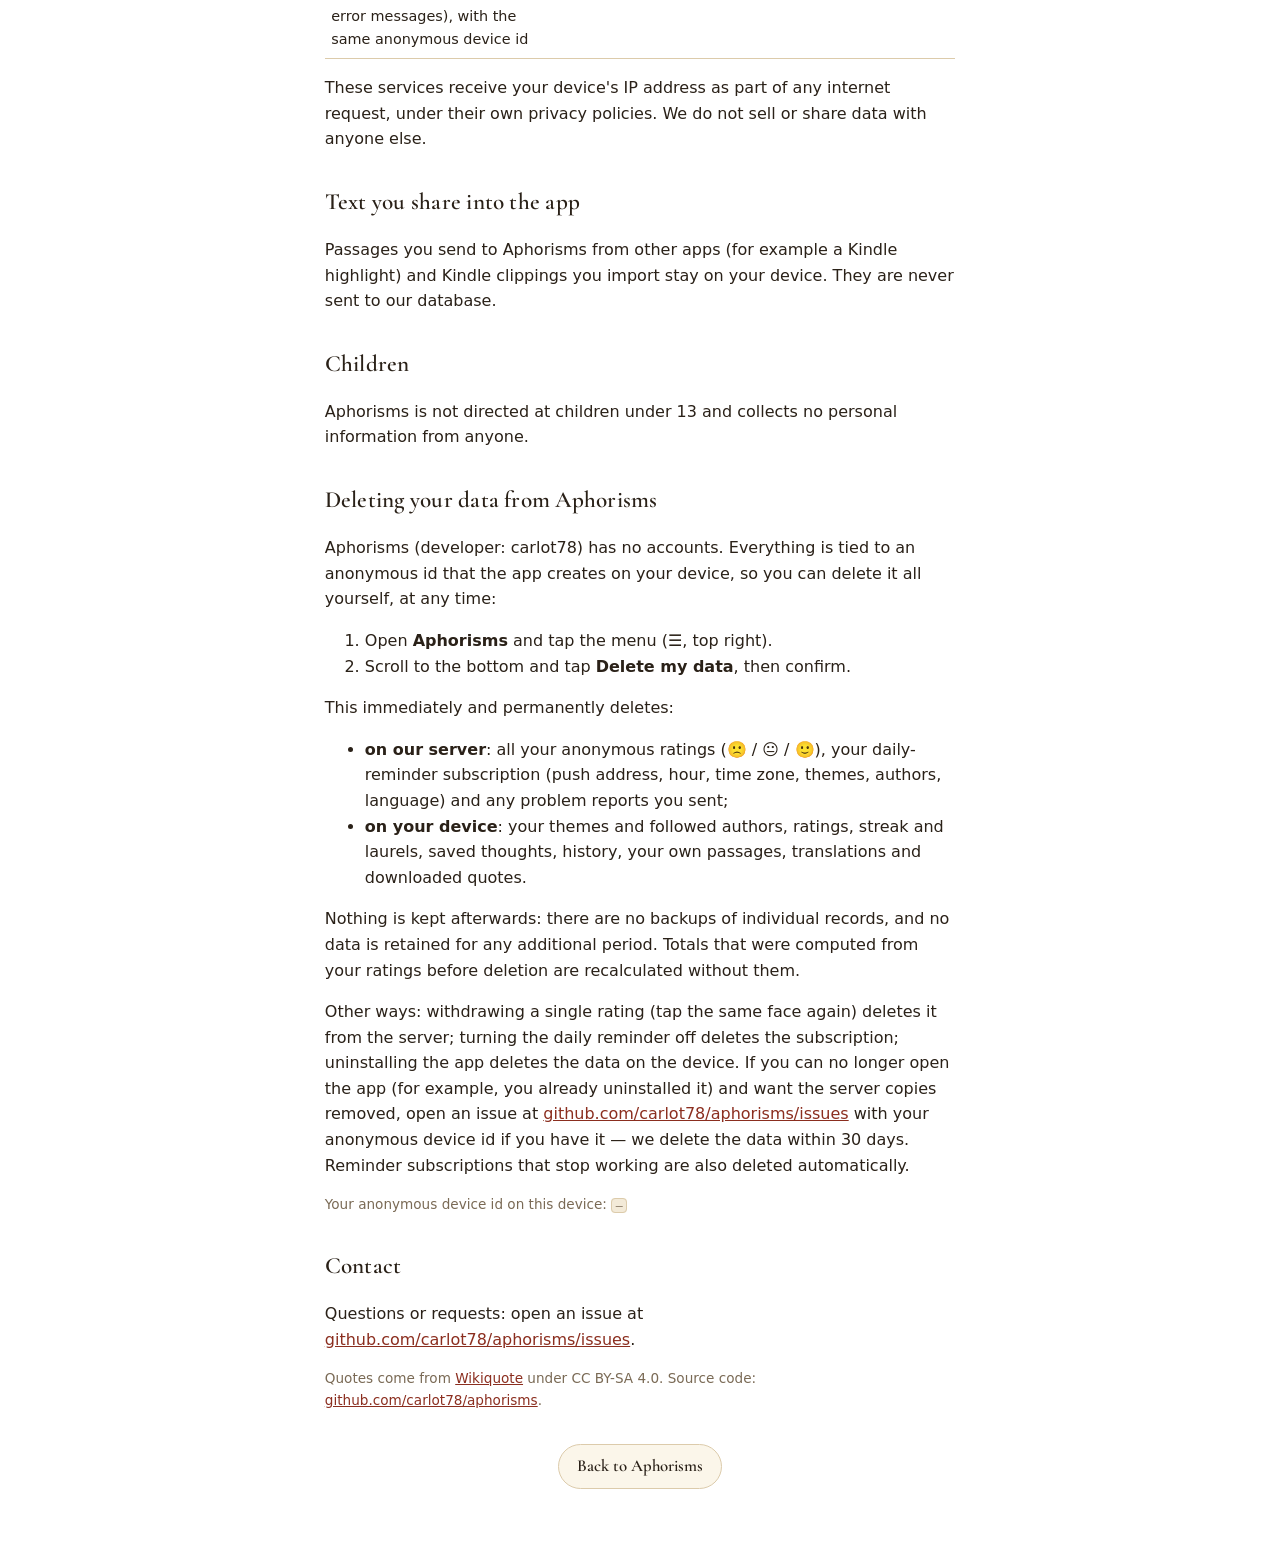
==== commit de84bc80: "Text size, show-mode (only / English / original + your language), on-device explanations - Settings:" ====
--- a/privacy.html
+++ b/privacy.html
@@ -35,6 +35,7 @@
       <tr><th>What</th><th>Sent to</th><th>Why</th></tr>
       <tr><td>Your 🙁 / 😐 / 🙂 rating of a quote, the quote's identifier (a short hash) and its author, plus a random anonymous device id generated by the app</td><td>Our database at Supabase (EU/US cloud hosting)</td><td>To combine everyone's ratings so better thoughts are chosen for all readers. No name, e-mail, IP-based profile or the text of your own passages is stored with it. Withdrawing a rating deletes it.</td></tr>
       <tr><td>The text of a quote, only if you turn on <em>Translation</em></td><td>Your device's built-in translator when available; otherwise MyMemory (translated.net) or Google Translate</td><td>To translate it. Only the quote text is sent.</td></tr>
+      <tr><td>Nothing, for <em>What does it mean?</em> explanations</td><td>They are written by your browser's built-in AI on your device</td><td>If that is unavailable and you tap <em>Search its meaning</em> or the author link, your browser opens Google Search or Wikipedia with the quote's first words or the author's name.</td></tr>
       <tr><td>Requests for quotes and author portraits</td><td>Wikiquote and Wikipedia (Wikimedia Foundation)</td><td>To download the quotes and pictures.</td></tr>
       <tr><td>Font requests</td><td>Google Fonts</td><td>To display the typeface.</td></tr>
       <tr><td>Only if you turn on the <em>Daily reminder</em>: your device's push subscription address, the reminder hour and time zone, your chosen themes, followed authors and translation language, with the same anonymous device id</td><td>Our database at Supabase; the notification itself is delivered by your browser's push service (e.g. Google Firebase Cloud Messaging)</td><td>To send you one thought a day, at your hour and on your themes. Turning the reminder off deletes this record.</td></tr>
--- a/style.css
+++ b/style.css
@@ -103,11 +103,11 @@
 .ornament { text-align: center; color: var(--gold); font-size: 1.6rem; line-height: 1; margin-bottom: 0.9rem; font-family: var(--display); }
 .quote {
   margin: 0; font-family: var(--display); font-style: italic; font-weight: 500;
-  font-size: clamp(1.55rem, 1.1rem + 1.9vw, 2.25rem); line-height: 1.32;
+  font-size: calc(clamp(1.55rem, 1.1rem + 1.9vw, 2.25rem) * var(--ts, 1)); line-height: 1.32;
   text-wrap: pretty; text-align: center;
 }
 .quote::before { content: "“"; } .quote::after { content: "”"; }
-.quote.long { font-size: clamp(1.2rem, 1rem + 1vw, 1.5rem); text-align: left; line-height: 1.45; }
+.quote.long { font-size: calc(clamp(1.2rem, 1rem + 1vw, 1.5rem) * var(--ts, 1)); text-align: left; line-height: 1.45; }
 .quote.long::first-letter {
   float: left; font-style: normal; font-weight: 700; color: var(--accent);
   font-size: 3.4em; line-height: 0.8; padding: 0.08em 0.08em 0 0;
@@ -115,9 +115,43 @@
 .quote.long::before, .quote.long::after { content: none; }
 .translation {
   margin: 1rem auto 0; max-width: 34rem; text-align: center;
-  font-family: var(--display); font-size: clamp(1.05rem, 0.9rem + 0.8vw, 1.3rem); color: var(--ink-soft); text-wrap: pretty;
-}
-.translation.pending { opacity: 0.5; }
+  font-family: var(--display); font-size: calc(clamp(1.05rem, 0.9rem + 0.8vw, 1.3rem) * var(--ts, 1)); color: var(--ink-soft); text-wrap: pretty;
+}
+.translation.pending, .quote.pending { opacity: 0.5; transition: opacity 0.3s; }
+.quote { overflow-wrap: anywhere; }
+
+/* What does it mean? */
+.explain-btn {
+  display: block; margin: 0.9rem auto 0; background: none; border: 0; padding: 0.3rem 0.6rem; cursor: pointer;
+  font-family: var(--display); font-style: italic; font-size: calc(1rem * var(--ts, 1)); color: var(--accent);
+  text-decoration: underline; text-decoration-color: var(--line); text-underline-offset: 0.2em;
+}
+.explain-btn:hover { text-decoration-color: var(--accent); }
+.explain-btn[aria-expanded="true"]::after { content: " ×"; }
+.explain {
+  margin: 0.6rem auto 0; max-width: 34rem; padding: 0.8rem 1rem; border-left: 2px solid var(--gold);
+  background: var(--accent-soft); border-radius: 0 6px 6px 0;
+  font-family: var(--display); font-size: calc(1.08rem * var(--ts, 1)); line-height: 1.45; text-wrap: pretty;
+}
+.explain p { margin: 0 0 0.6rem; }
+.explain p:last-child { margin-bottom: 0; }
+.explain .small { font-family: var(--sans); font-size: 0.8rem; }
+.explain .pending { opacity: 0.7; }
+.explain-links { display: flex; flex-wrap: wrap; gap: 0.4rem 1rem; font-family: var(--sans); font-size: 0.9rem; }
+
+/* Segmented choices (show mode, text size) */
+.seg-group { display: flex; flex-wrap: wrap; gap: 0.4rem; margin: 0.2rem 0 0.4rem; }
+.seg { position: relative; }
+.seg input { position: absolute; opacity: 0; inset: 0; margin: 0; cursor: pointer; }
+.seg span {
+  display: inline-flex; align-items: center; min-height: 2.4rem; padding: 0.3rem 0.85rem; border-radius: 999px;
+  border: 1px solid var(--line); background: var(--card); font-size: 0.9rem; line-height: 1.1;
+}
+.seg input:checked + span { border-color: var(--accent); background: var(--accent-soft); color: var(--ink); font-weight: 600; }
+.seg input:focus-visible + span { outline: 2px solid var(--accent); outline-offset: 2px; }
+.sizes .seg span { font-family: var(--display); min-width: 2.8rem; justify-content: center; }
+.show-mode { margin-top: 0.8rem; }
+.show-mode > p:first-child { margin: 0 0 0.3rem; }
 .rule { display: flex; align-items: center; gap: 0.8rem; color: var(--gold); margin: 1.3rem auto 0.7rem; max-width: 14rem; }
 .rule::before, .rule::after { content: ""; flex: 1; height: 1px; background: linear-gradient(90deg, transparent, var(--gold), transparent); }
 .attribution { text-align: center; display: flex; flex-direction: column; align-items: center; gap: 0.15rem; }
@@ -127,7 +161,7 @@
 }
 .source[href]:hover { color: var(--accent); }
 .source::before { content: "— "; color: var(--gold); }
-.cite { color: var(--ink-soft); font-family: var(--display); font-style: italic; font-size: 0.98rem; }
+.cite { color: var(--ink-soft); font-family: var(--display); font-style: italic; font-size: calc(0.98rem * var(--ts, 1)); }
 .community { text-align: center; margin: 0.6rem 0 0; font-size: 0.82rem; color: var(--ink-soft); }
 .community b { color: var(--accent); font-weight: 600; }
 
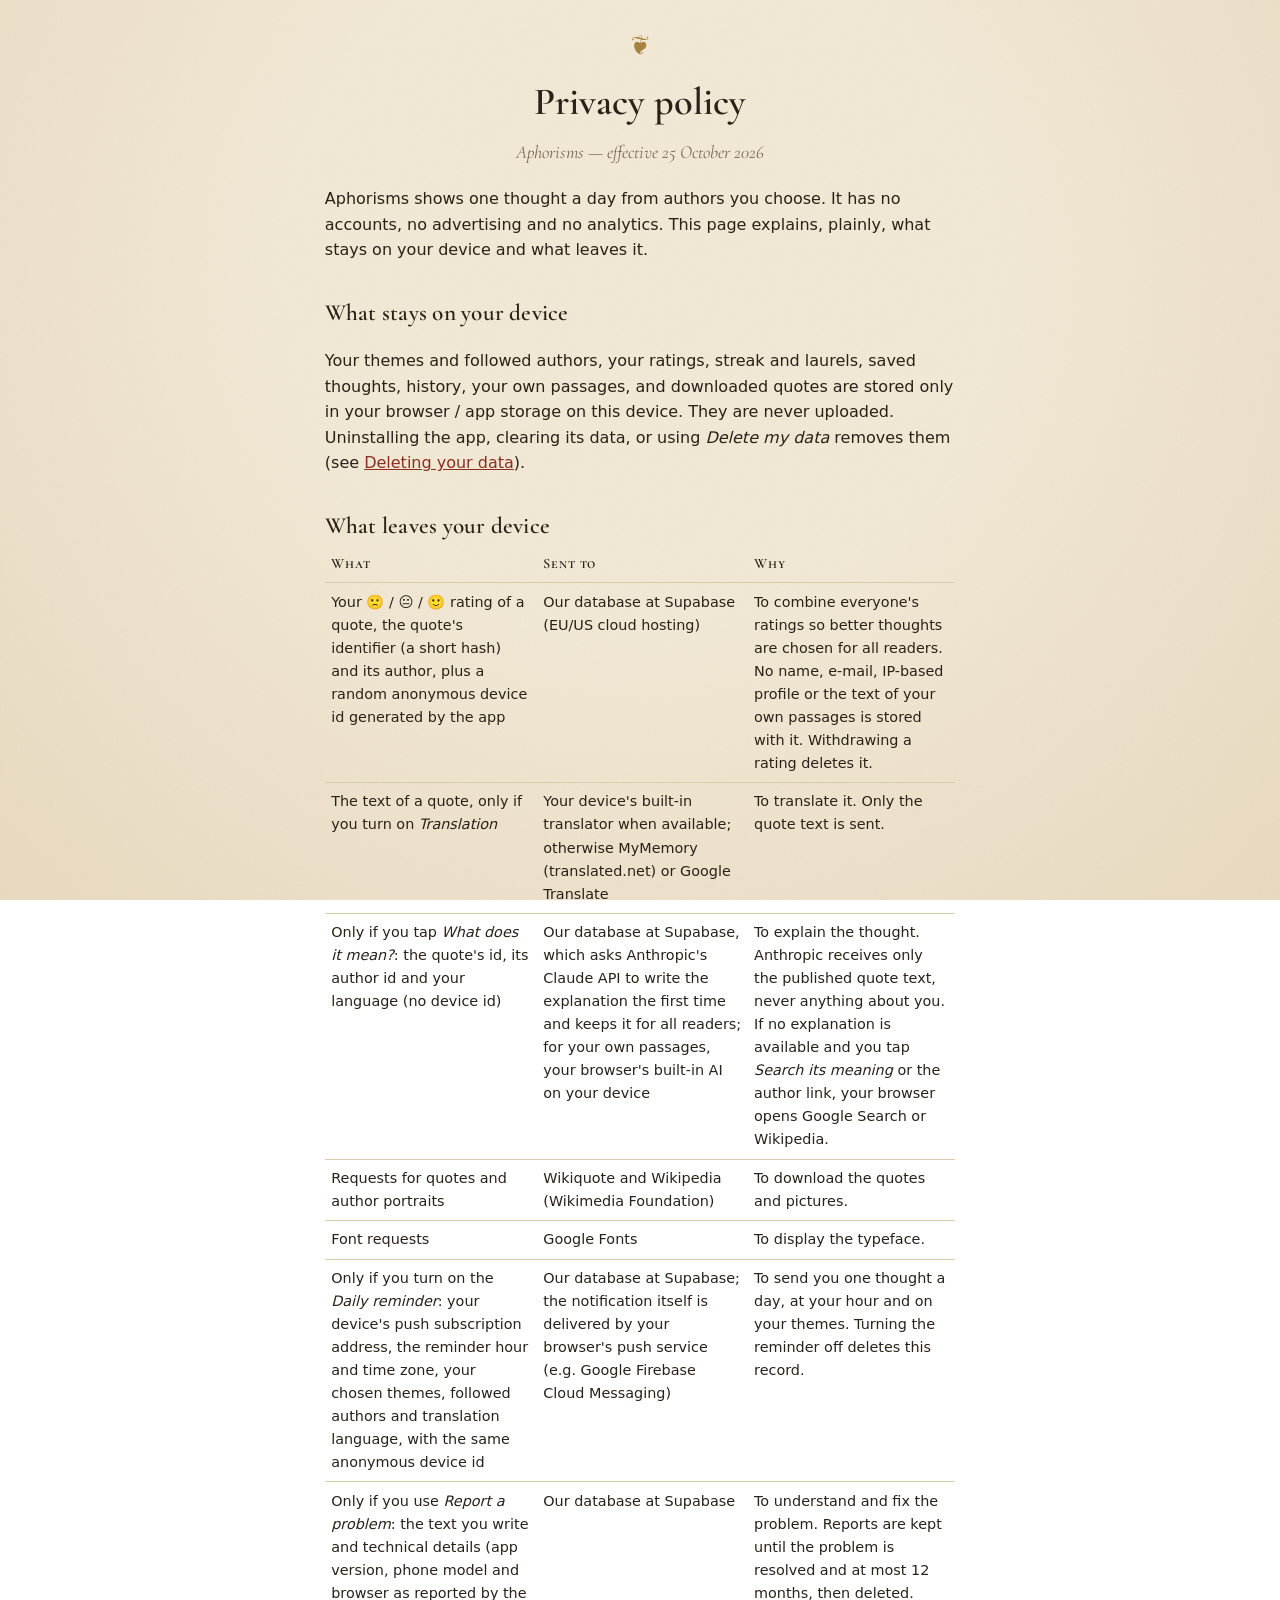
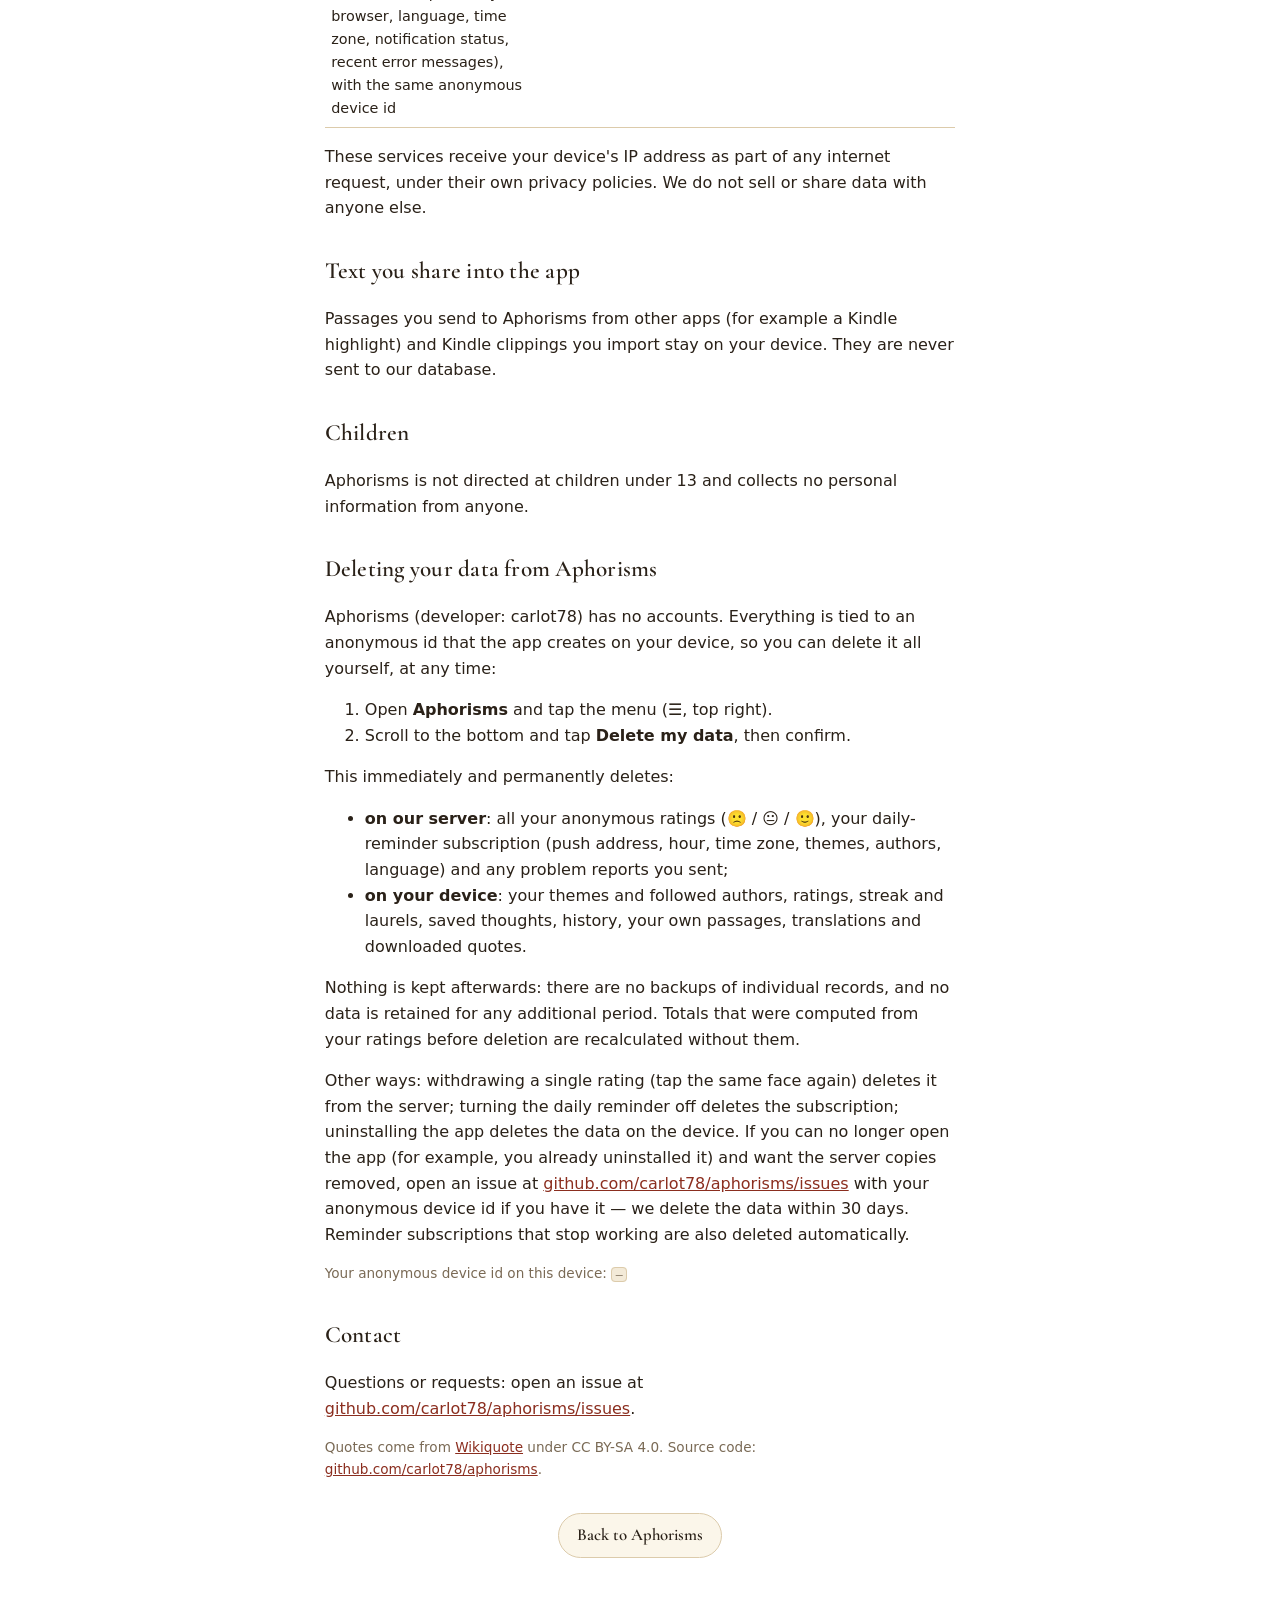
==== commit 6d0e828c: "Shared Claude explanations via a Supabase Edge Function "What does it mean?" now asks the explain Ed" ====
--- a/privacy.html
+++ b/privacy.html
@@ -35,7 +35,7 @@
       <tr><th>What</th><th>Sent to</th><th>Why</th></tr>
       <tr><td>Your 🙁 / 😐 / 🙂 rating of a quote, the quote's identifier (a short hash) and its author, plus a random anonymous device id generated by the app</td><td>Our database at Supabase (EU/US cloud hosting)</td><td>To combine everyone's ratings so better thoughts are chosen for all readers. No name, e-mail, IP-based profile or the text of your own passages is stored with it. Withdrawing a rating deletes it.</td></tr>
       <tr><td>The text of a quote, only if you turn on <em>Translation</em></td><td>Your device's built-in translator when available; otherwise MyMemory (translated.net) or Google Translate</td><td>To translate it. Only the quote text is sent.</td></tr>
-      <tr><td>Nothing, for <em>What does it mean?</em> explanations</td><td>They are written by your browser's built-in AI on your device</td><td>If that is unavailable and you tap <em>Search its meaning</em> or the author link, your browser opens Google Search or Wikipedia with the quote's first words or the author's name.</td></tr>
+      <tr><td>Only if you tap <em>What does it mean?</em>: the quote's id, its author id and your language (no device id)</td><td>Our database at Supabase, which asks Anthropic's Claude API to write the explanation the first time and keeps it for all readers; for your own passages, your browser's built-in AI on your device</td><td>To explain the thought. Anthropic receives only the published quote text, never anything about you. If no explanation is available and you tap <em>Search its meaning</em> or the author link, your browser opens Google Search or Wikipedia.</td></tr>
       <tr><td>Requests for quotes and author portraits</td><td>Wikiquote and Wikipedia (Wikimedia Foundation)</td><td>To download the quotes and pictures.</td></tr>
       <tr><td>Font requests</td><td>Google Fonts</td><td>To display the typeface.</td></tr>
       <tr><td>Only if you turn on the <em>Daily reminder</em>: your device's push subscription address, the reminder hour and time zone, your chosen themes, followed authors and translation language, with the same anonymous device id</td><td>Our database at Supabase; the notification itself is delivered by your browser's push service (e.g. Google Firebase Cloud Messaging)</td><td>To send you one thought a day, at your hour and on your themes. Turning the reminder off deletes this record.</td></tr>
